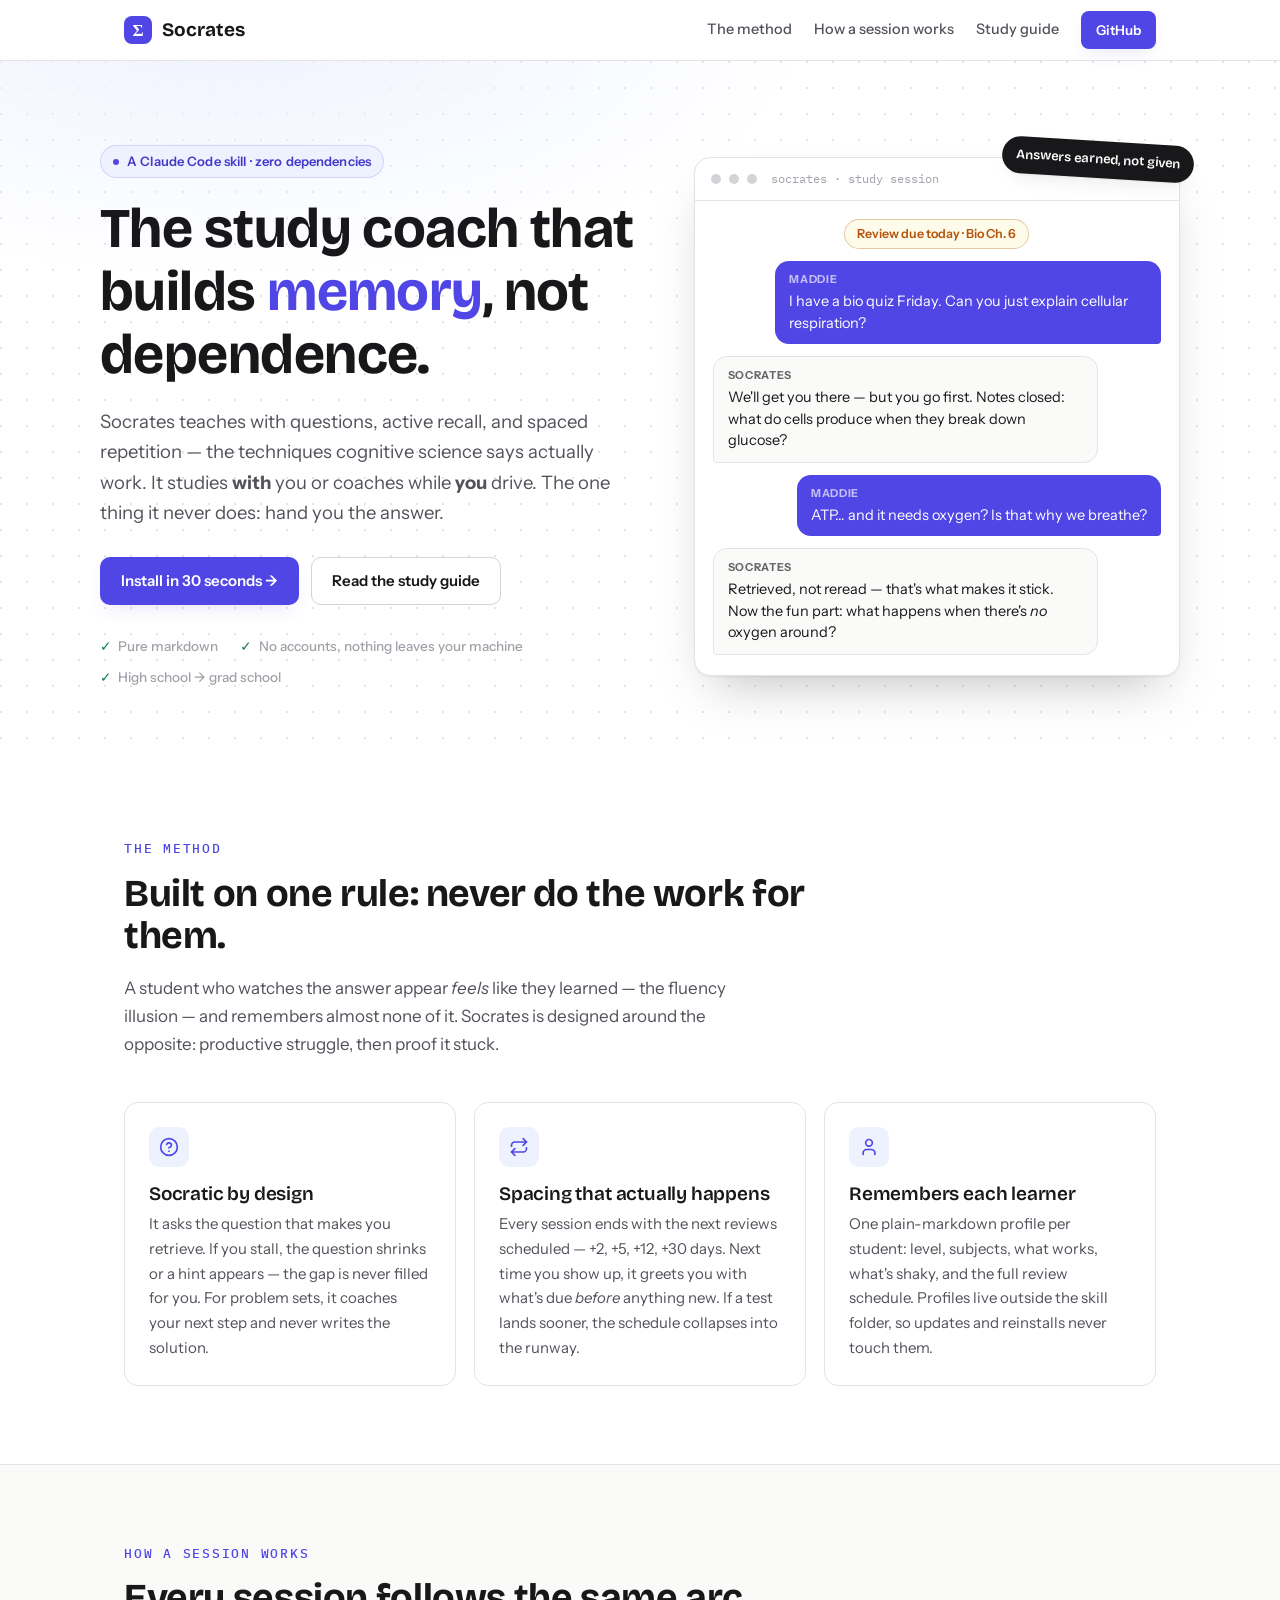
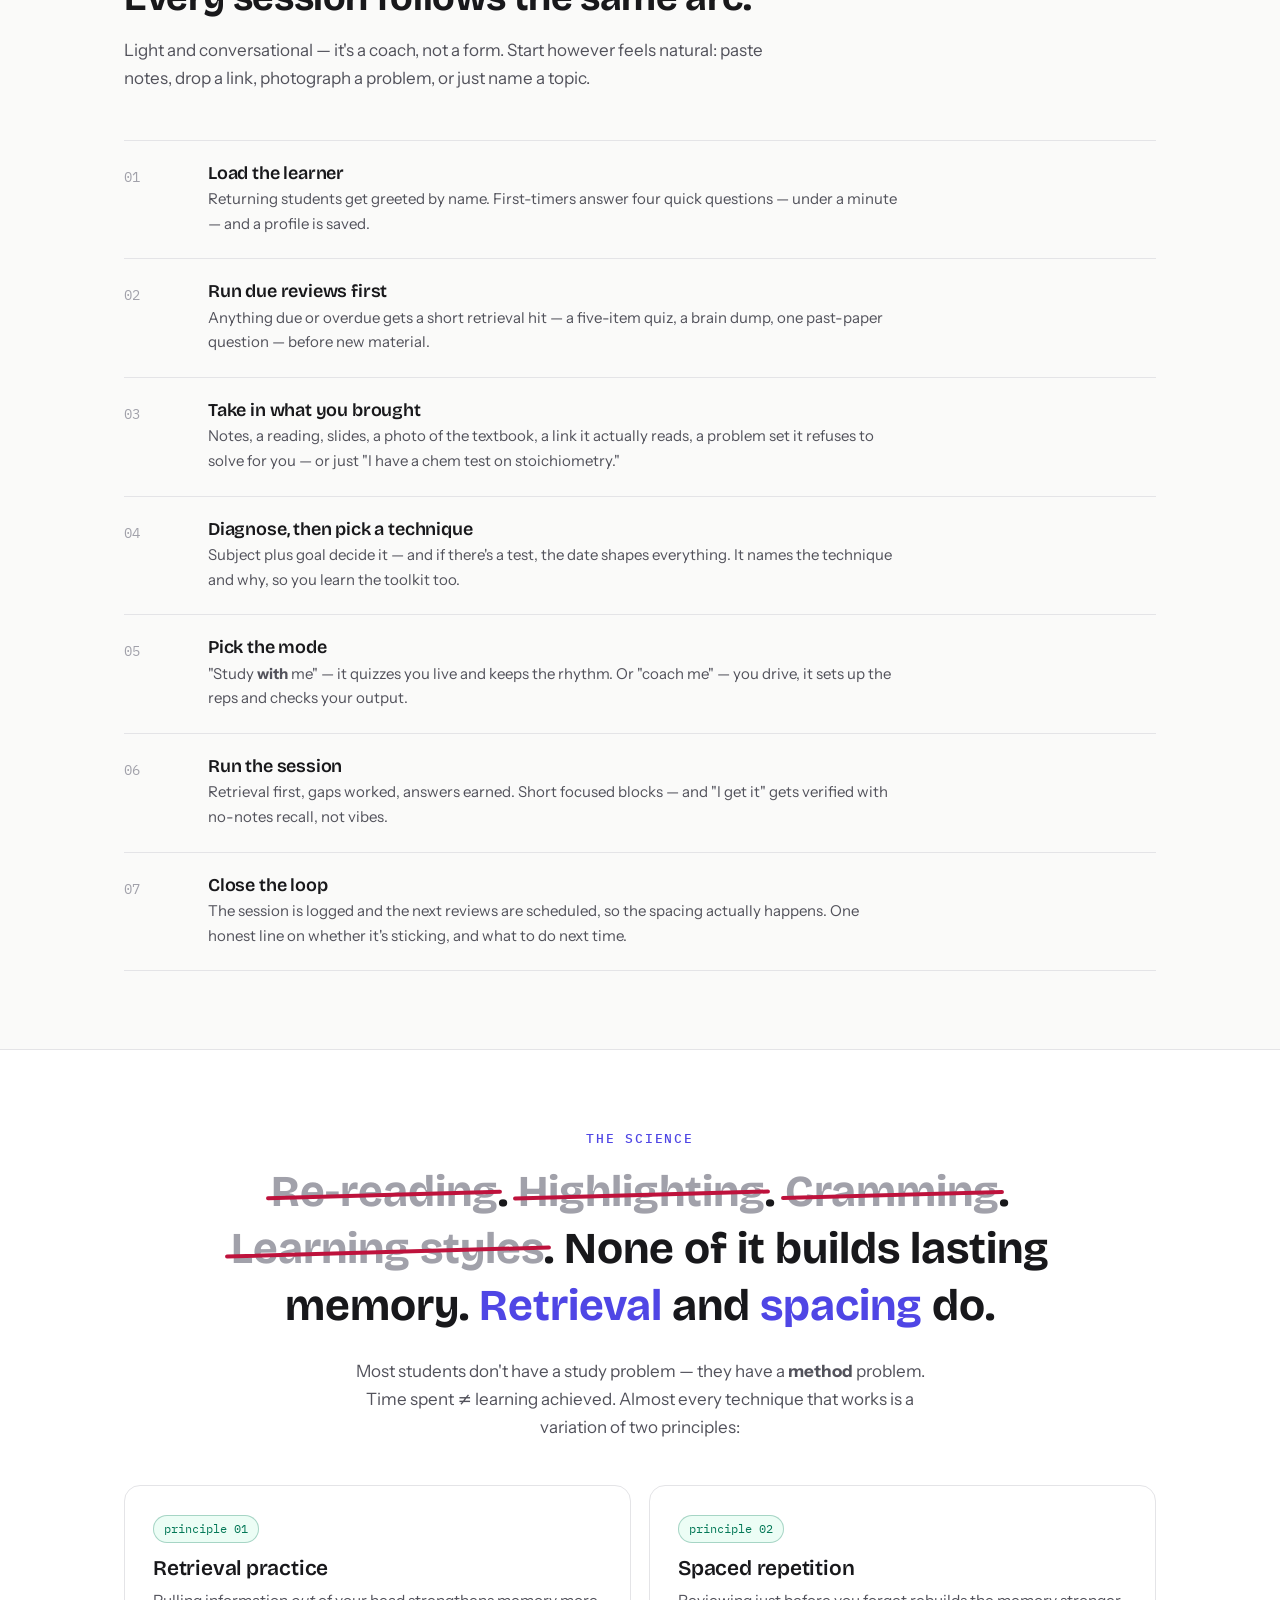
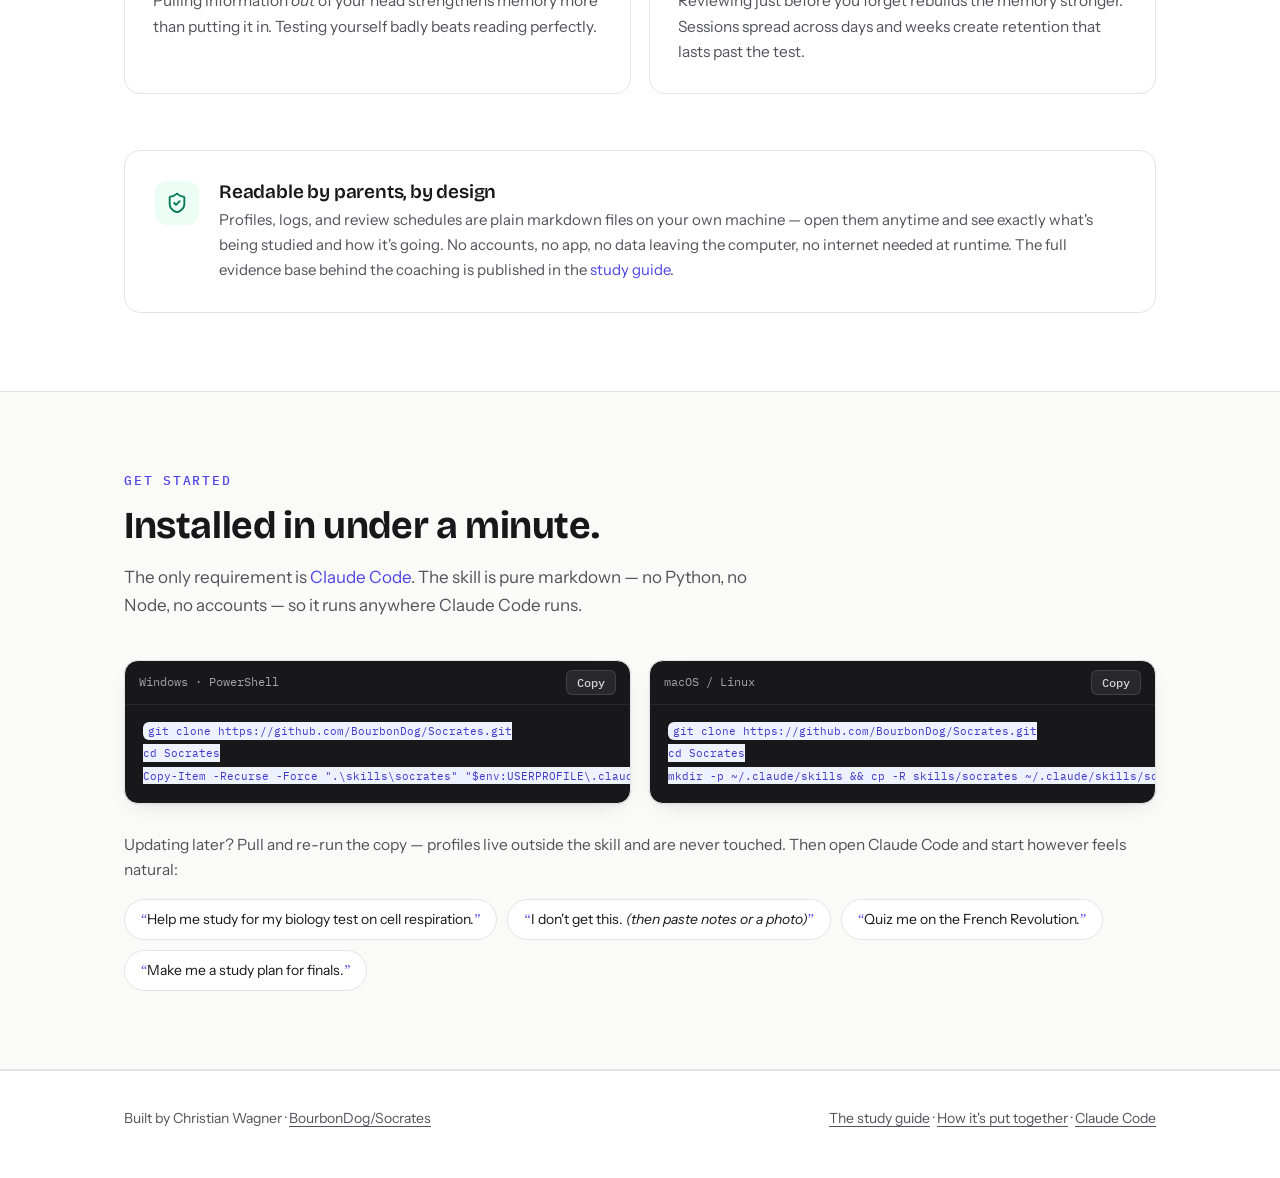
==== docs/index.html @ 6530d3b2 "Add GitHub Pages site: landing page + study guide Static two-page site in docs/ with no build step: " ====
<!doctype html>
<html lang="en">
<head>
<meta charset="utf-8">
<meta name="viewport" content="width=device-width, initial-scale=1">
<title>Socrates — the study coach that builds memory, not dependence</title>
<meta name="description" content="A Claude Code skill that coaches students from high school through grad school with questions, active recall, and spaced repetition — and never just hands over the answer.">
<link rel="canonical" href="https://bourbondog.github.io/Socrates/">
<meta property="og:title" content="Socrates — the study coach that builds memory, not dependence">
<meta property="og:description" content="A Claude Code skill that coaches students with active recall and spaced repetition — and never just hands over the answer. Pure markdown, zero dependencies.">
<meta property="og:type" content="website">
<meta property="og:url" content="https://bourbondog.github.io/Socrates/">
<link rel="icon" href="data:image/svg+xml,%3Csvg xmlns='http://www.w3.org/2000/svg' viewBox='0 0 64 64'%3E%3Crect width='64' height='64' rx='14' fill='%234f46e5'/%3E%3Ctext x='32' y='45' font-size='38' text-anchor='middle' fill='white' font-family='Georgia,serif'%3E%CE%A3%3C/text%3E%3C/svg%3E">
<link rel="preconnect" href="https://fonts.googleapis.com">
<link rel="preconnect" href="https://fonts.gstatic.com" crossorigin>
<link href="https://fonts.googleapis.com/css2?family=Bricolage+Grotesque:opsz,wght@12..96,400..800&family=IBM+Plex+Mono:wght@400;500&family=Instrument+Sans:ital,wght@0,400..700;1,400..700&display=swap" rel="stylesheet">
<link rel="stylesheet" href="site.css">
</head>
<body>

<nav class="nav">
  <div class="wrap nav-inner">
    <a class="wordmark" href="./"><span class="sigil">Σ</span>Socrates</a>
    <div class="nav-links">
      <a href="#method" class="hide-sm">The method</a>
      <a href="#session" class="hide-sm">How a session works</a>
      <a href="study-guide/">Study guide</a>
      <a href="https://github.com/BourbonDog/Socrates" class="btn btn-primary btn-sm">GitHub</a>
    </div>
  </div>
</nav>

<header class="hero">
  <div class="wrap hero-grid">
    <div data-reveal>
      <span class="badge"><span class="dot"></span>A Claude Code skill · zero dependencies</span>
      <h1>The study coach that builds <em>memory</em>, not dependence.</h1>
      <p class="lede">Socrates teaches with questions, active recall, and spaced repetition — the techniques cognitive science says actually work. It studies <strong>with</strong> you or coaches while <strong>you</strong> drive. The one thing it never does: hand you the answer.</p>
      <div class="cta-row">
        <a class="btn btn-primary" href="#install">Install in 30 seconds →</a>
        <a class="btn btn-ghost" href="study-guide/">Read the study guide</a>
      </div>
      <div class="hero-foot">
        <span><span class="tick">✓</span>Pure markdown</span>
        <span><span class="tick">✓</span>No accounts, nothing leaves your machine</span>
        <span><span class="tick">✓</span>High school → grad school</span>
      </div>
    </div>
    <div class="chat-wrap" data-reveal>
      <div class="sticker">Answers earned, not given</div>
      <div class="chat" aria-label="Example coaching session">
        <div class="chat-bar">
          <span class="pip"></span><span class="pip"></span><span class="pip"></span>
          <span class="title">socrates · study session</span>
        </div>
        <div class="chat-body">
          <span class="due">Review due today · Bio Ch. 6</span>
          <div class="msg learner"><span class="who">Maddie</span>I have a bio quiz Friday. Can you just explain cellular respiration?</div>
          <div class="msg coach"><span class="who">Socrates</span>We'll get you there — but you go first. Notes closed: what do cells produce when they break down glucose?</div>
          <div class="msg learner"><span class="who">Maddie</span>ATP… and it needs oxygen? Is that why we breathe?</div>
          <div class="msg coach"><span class="who">Socrates</span>Retrieved, not reread — that's what makes it stick. Now the fun part: what happens when there's <em>no</em> oxygen around?</div>
        </div>
      </div>
    </div>
  </div>
</header>

<section id="method">
  <div class="wrap">
    <div data-reveal>
      <p class="eyebrow">The method</p>
      <h2 class="section-title">Built on one rule: never do the work for them.</h2>
      <p class="section-sub">A student who watches the answer appear <em>feels</em> like they learned — the fluency illusion — and remembers almost none of it. Socrates is designed around the opposite: productive struggle, then proof it stuck.</p>
    </div>
    <div class="trio">
      <div class="card" data-reveal>
        <div class="glyph"><svg viewBox="0 0 24 24" fill="none" stroke="currentColor" stroke-width="2" stroke-linecap="round" stroke-linejoin="round" aria-hidden="true"><circle cx="12" cy="12" r="10"/><path d="M9.09 9a3 3 0 0 1 5.83 1c0 2-3 3-3 3"/><path d="M12 17h.01"/></svg></div>
        <h3>Socratic by design</h3>
        <p>It asks the question that makes you retrieve. If you stall, the question shrinks or a hint appears — the gap is never filled for you. For problem sets, it coaches your next step and never writes the solution.</p>
      </div>
      <div class="card" data-reveal>
        <div class="glyph"><svg viewBox="0 0 24 24" fill="none" stroke="currentColor" stroke-width="2" stroke-linecap="round" stroke-linejoin="round" aria-hidden="true"><path d="m17 2 4 4-4 4"/><path d="M3 11v-1a4 4 0 0 1 4-4h14"/><path d="m7 22-4-4 4-4"/><path d="M21 13v1a4 4 0 0 1-4 4H3"/></svg></div>
        <h3>Spacing that actually happens</h3>
        <p>Every session ends with the next reviews scheduled — +2, +5, +12, +30 days. Next time you show up, it greets you with what's due <em>before</em> anything new. If a test lands sooner, the schedule collapses into the runway.</p>
      </div>
      <div class="card" data-reveal>
        <div class="glyph"><svg viewBox="0 0 24 24" fill="none" stroke="currentColor" stroke-width="2" stroke-linecap="round" stroke-linejoin="round" aria-hidden="true"><path d="M19 21v-2a4 4 0 0 0-4-4H9a4 4 0 0 0-4 4v2"/><circle cx="12" cy="7" r="4"/></svg></div>
        <h3>Remembers each learner</h3>
        <p>One plain-markdown profile per student: level, subjects, what works, what's shaky, and the full review schedule. Profiles live outside the skill folder, so updates and reinstalls never touch them.</p>
      </div>
    </div>
  </div>
</section>

<section class="alt" id="session">
  <div class="wrap">
    <div data-reveal>
      <p class="eyebrow">How a session works</p>
      <h2 class="section-title">Every session follows the same arc.</h2>
      <p class="section-sub">Light and conversational — it's a coach, not a form. Start however feels natural: paste notes, drop a link, photograph a problem, or just name a topic.</p>
    </div>
    <div class="steps" data-reveal>
      <div class="step"><span class="num">01</span><div><h3>Load the learner</h3><p>Returning students get greeted by name. First-timers answer four quick questions — under a minute — and a profile is saved.</p></div></div>
      <div class="step"><span class="num">02</span><div><h3>Run due reviews first</h3><p>Anything due or overdue gets a short retrieval hit — a five-item quiz, a brain dump, one past-paper question — before new material.</p></div></div>
      <div class="step"><span class="num">03</span><div><h3>Take in what you brought</h3><p>Notes, a reading, slides, a photo of the textbook, a link it actually reads, a problem set it refuses to solve for you — or just "I have a chem test on stoichiometry."</p></div></div>
      <div class="step"><span class="num">04</span><div><h3>Diagnose, then pick a technique</h3><p>Subject plus goal decide it — and if there's a test, the date shapes everything. It names the technique and why, so you learn the toolkit too.</p></div></div>
      <div class="step"><span class="num">05</span><div><h3>Pick the mode</h3><p>"Study <strong>with</strong> me" — it quizzes you live and keeps the rhythm. Or "coach me" — you drive, it sets up the reps and checks your output.</p></div></div>
      <div class="step"><span class="num">06</span><div><h3>Run the session</h3><p>Retrieval first, gaps worked, answers earned. Short focused blocks — and "I get it" gets verified with no-notes recall, not vibes.</p></div></div>
      <div class="step"><span class="num">07</span><div><h3>Close the loop</h3><p>The session is logged and the next reviews are scheduled, so the spacing actually happens. One honest line on whether it's sticking, and what to do next time.</p></div></div>
    </div>
  </div>
</section>

<section id="science">
  <div class="wrap">
    <div class="myths" data-reveal>
      <p class="eyebrow">The science</p>
      <p class="big"><span class="strike">Re-reading</span>. <span class="strike">Highlighting</span>. <span class="strike">Cramming</span>. <span class="strike">Learning styles</span>. None of it builds lasting memory. <span class="keep">Retrieval</span> and <span class="keep">spacing</span> do.</p>
      <p class="moral">Most students don't have a study problem — they have a <strong>method</strong> problem. Time spent ≠ learning achieved. Almost every technique that works is a variation of two principles:</p>
    </div>
    <div class="principles">
      <div class="principle" data-reveal>
        <span class="tag">principle 01</span>
        <h3>Retrieval practice</h3>
        <p>Pulling information <em>out</em> of your head strengthens memory more than putting it in. Testing yourself badly beats reading perfectly.</p>
      </div>
      <div class="principle" data-reveal>
        <span class="tag">principle 02</span>
        <h3>Spaced repetition</h3>
        <p>Reviewing just before you forget rebuilds the memory stronger. Sessions spread across days and weeks create retention that lasts past the test.</p>
      </div>
    </div>
    <div class="parents" data-reveal>
      <div class="glyph"><svg viewBox="0 0 24 24" fill="none" stroke="currentColor" stroke-width="2" stroke-linecap="round" stroke-linejoin="round" aria-hidden="true"><path d="M20 13c0 5-3.5 7.5-7.66 8.95a1 1 0 0 1-.67-.01C7.5 20.5 4 18 4 13V6a1 1 0 0 1 1-1c2 0 4.5-1.2 6.24-2.72a1 1 0 0 1 1.52 0C14.51 3.81 17 5 19 5a1 1 0 0 1 1 1z"/><path d="m9 12 2 2 4-4"/></svg></div>
      <div>
        <h3>Readable by parents, by design</h3>
        <p>Profiles, logs, and review schedules are plain markdown files on your own machine — open them anytime and see exactly what's being studied and how it's going. No accounts, no app, no data leaving the computer, no internet needed at runtime. The full evidence base behind the coaching is published in the <a href="study-guide/">study guide</a>.</p>
      </div>
    </div>
  </div>
</section>

<section class="alt" id="install">
  <div class="wrap">
    <div data-reveal>
      <p class="eyebrow">Get started</p>
      <h2 class="section-title">Installed in under a minute.</h2>
      <p class="section-sub">The only requirement is <a href="https://claude.com/claude-code">Claude Code</a>. The skill is pure markdown — no Python, no Node, no accounts — so it runs anywhere Claude Code runs.</p>
    </div>
    <div class="install-grid">
      <div class="terminal" data-reveal>
        <div class="terminal-bar"><span class="label">Windows · PowerShell</span><button class="copy-btn" type="button">Copy</button></div>
        <pre><code>git clone https://github.com/BourbonDog/Socrates.git
cd Socrates
Copy-Item -Recurse -Force ".\skills\socrates" "$env:USERPROFILE\.claude\skills\socrates"</code></pre>
      </div>
      <div class="terminal" data-reveal>
        <div class="terminal-bar"><span class="label">macOS / Linux</span><button class="copy-btn" type="button">Copy</button></div>
        <pre><code>git clone https://github.com/BourbonDog/Socrates.git
cd Socrates
mkdir -p ~/.claude/skills &amp;&amp; cp -R skills/socrates ~/.claude/skills/socrates</code></pre>
      </div>
    </div>
    <p class="after-install" data-reveal>Updating later? Pull and re-run the copy — profiles live outside the skill and are never touched. Then open Claude Code and start however feels natural:</p>
    <div class="prompts" data-reveal>
      <span class="prompt-chip">Help me study for my biology test on cell respiration.</span>
      <span class="prompt-chip">I don't get this. <em>(then paste notes or a photo)</em></span>
      <span class="prompt-chip">Quiz me on the French Revolution.</span>
      <span class="prompt-chip">Make me a study plan for finals.</span>
    </div>
  </div>
</section>

<footer>
  <div class="wrap footer-inner">
    <span>Built by Christian Wagner · <a href="https://github.com/BourbonDog/Socrates">BourbonDog/Socrates</a></span>
    <span><a href="study-guide/">The study guide</a> · <a href="https://github.com/BourbonDog/Socrates/blob/main/docs/design.md">How it's put together</a> · <a href="https://claude.com/claude-code">Claude Code</a></span>
  </div>
</footer>

<script>
(function () {
  var io = new IntersectionObserver(function (entries) {
    entries.forEach(function (e) {
      if (e.isIntersecting) { e.target.classList.add("in"); io.unobserve(e.target); }
    });
  }, { threshold: 0.12 });
  document.querySelectorAll("[data-reveal]").forEach(function (el) { io.observe(el); });

  document.querySelectorAll(".copy-btn").forEach(function (btn) {
    btn.addEventListener("click", function () {
      var code = btn.closest(".terminal").querySelector("code").innerText;
      navigator.clipboard.writeText(code).then(function () {
        btn.textContent = "Copied ✓"; btn.classList.add("done");
        setTimeout(function () { btn.textContent = "Copy"; btn.classList.remove("done"); }, 1800);
      });
    });
  });
})();
</script>

</body>
</html>
---- docs/site.css ----
/* Socrates — site styles (landing + study guide). No build step; hand-maintained. */

:root {
  --bg: #ffffff;
  --bg-soft: #fafaf9;
  --surface: #ffffff;
  --ink: #18181b;
  --muted: #52525b;
  --faint: #a1a1aa;
  --border: #e4e4e7;
  --border-strong: #d4d4d8;
  --accent: #4f46e5;
  --accent-strong: #4338ca;
  --accent-soft: #eef2ff;
  --accent-ring: rgba(79, 70, 229, 0.18);
  --good: #047857;
  --good-soft: #ecfdf5;
  --bad: #be123c;
  --bad-soft: #fff1f2;
  --warm: #b45309;
  --warm-soft: #fffbeb;
  --terminal-bg: #18181b;
  --terminal-ink: #e4e4e7;
  --shadow: 0 1px 2px rgba(24, 24, 27, 0.05), 0 8px 24px -12px rgba(24, 24, 27, 0.18);
  --shadow-big: 0 1px 2px rgba(24, 24, 27, 0.06), 0 24px 48px -20px rgba(63, 63, 70, 0.35);
  --font-display: "Bricolage Grotesque", "Avenir Next", "Segoe UI", sans-serif;
  --font-body: "Instrument Sans", "Segoe UI", system-ui, sans-serif;
  --font-mono: "IBM Plex Mono", ui-monospace, "Cascadia Code", Consolas, monospace;
}

@media (prefers-color-scheme: dark) {
  :root {
    --bg: #0b0b0f;
    --bg-soft: #101014;
    --surface: #131318;
    --ink: #f4f4f5;
    --muted: #a1a1aa;
    --faint: #71717a;
    --border: #27272a;
    --border-strong: #3f3f46;
    --accent: #818cf8;
    --accent-strong: #a5b4fc;
    --accent-soft: rgba(99, 102, 241, 0.14);
    --accent-ring: rgba(129, 140, 248, 0.25);
    --good: #34d399;
    --good-soft: rgba(16, 185, 129, 0.12);
    --bad: #fb7185;
    --bad-soft: rgba(225, 29, 72, 0.12);
    --warm: #fbbf24;
    --warm-soft: rgba(217, 119, 6, 0.12);
    --terminal-bg: #131318;
    --terminal-ink: #d4d4d8;
    --shadow: 0 1px 2px rgba(0, 0, 0, 0.4), 0 8px 24px -12px rgba(0, 0, 0, 0.6);
    --shadow-big: 0 1px 2px rgba(0, 0, 0, 0.5), 0 24px 48px -20px rgba(0, 0, 0, 0.7);
  }
}

* { box-sizing: border-box; }

html { scroll-behavior: smooth; }

body {
  margin: 0;
  background: var(--bg);
  color: var(--ink);
  font-family: var(--font-body);
  font-size: 16.5px;
  line-height: 1.65;
  -webkit-font-smoothing: antialiased;
  text-rendering: optimizeLegibility;
}

::selection { background: var(--accent); color: #fff; }

.wrap { max-width: 1080px; margin: 0 auto; padding: 0 24px; }

h1, h2, h3 { font-family: var(--font-display); line-height: 1.12; margin: 0; letter-spacing: -0.01em; }

a { color: var(--accent); text-decoration: none; }
a:hover { text-decoration: underline; text-underline-offset: 3px; }

code { font-family: var(--font-mono); font-size: 0.88em; background: var(--accent-soft); color: var(--accent-strong); padding: 0.1em 0.4em; border-radius: 6px; }

/* ---------- nav ---------- */

.nav {
  position: sticky; top: 0; z-index: 50;
  background: color-mix(in srgb, var(--bg) 82%, transparent);
  backdrop-filter: blur(12px);
  -webkit-backdrop-filter: blur(12px);
  border-bottom: 1px solid var(--border);
}

.nav-inner { display: flex; align-items: center; justify-content: space-between; height: 60px; }

.wordmark {
  display: flex; align-items: center; gap: 10px;
  font-family: var(--font-display); font-weight: 700; font-size: 19px; color: var(--ink);
}
.wordmark:hover { text-decoration: none; }
.wordmark .sigil {
  width: 28px; height: 28px; border-radius: 8px; flex: none;
  background: var(--accent); color: #fff;
  display: grid; place-items: center;
  font-family: Georgia, serif; font-size: 17px; line-height: 1;
}

.nav-links { display: flex; align-items: center; gap: 22px; font-size: 14.5px; font-weight: 500; }
.nav-links a { color: var(--muted); }
.nav-links a:hover { color: var(--ink); text-decoration: none; }
.nav-links .btn { color: #fff; }

/* ---------- buttons ---------- */

.btn {
  display: inline-flex; align-items: center; gap: 8px;
  font-family: var(--font-body); font-weight: 600; font-size: 15px;
  padding: 11px 20px; border-radius: 10px; border: 1px solid transparent;
  cursor: pointer; transition: transform 0.12s ease, box-shadow 0.12s ease, background 0.12s ease;
}
.btn:hover { text-decoration: none; transform: translateY(-1px); }
.btn:active { transform: translateY(0) scale(0.99); }
.btn-primary { background: var(--accent); color: #fff !important; box-shadow: 0 8px 20px -8px var(--accent-ring); }
.btn-primary:hover { background: var(--accent-strong); }
.btn-ghost { border-color: var(--border-strong); color: var(--ink) !important; background: var(--surface); }
.btn-ghost:hover { border-color: var(--faint); }
.btn-sm { padding: 7px 14px; font-size: 13.5px; border-radius: 8px; }

/* ---------- hero ---------- */

.hero {
  position: relative; overflow: hidden;
  background:
    radial-gradient(900px 420px at 18% -8%, var(--accent-soft), transparent 65%),
    radial-gradient(circle at 1px 1px, var(--border) 1px, transparent 0) 0 0 / 26px 26px;
}

.hero-grid {
  display: grid; grid-template-columns: 1.05fr 0.95fr; gap: 56px;
  align-items: center; padding: 84px 0 72px;
}

.badge {
  display: inline-flex; align-items: center; gap: 8px;
  background: var(--accent-soft); color: var(--accent-strong);
  border: 1px solid var(--accent-ring);
  font-size: 13px; font-weight: 600; letter-spacing: 0.01em;
  padding: 5px 12px; border-radius: 999px; margin-bottom: 20px;
}
.badge .dot { width: 6px; height: 6px; border-radius: 50%; background: var(--accent); }

.hero h1 { font-size: clamp(38px, 5.2vw, 56px); font-weight: 700; max-width: 11em; }
.hero h1 em { font-style: normal; color: var(--accent); }

.hero .lede { font-size: 18.5px; color: var(--muted); max-width: 30em; margin: 20px 0 28px; }

.cta-row { display: flex; flex-wrap: wrap; gap: 12px; align-items: center; }

.hero-foot { display: flex; flex-wrap: wrap; gap: 8px 22px; margin-top: 30px; font-size: 13.5px; color: var(--faint); font-weight: 500; }
.hero-foot span { display: inline-flex; align-items: center; gap: 7px; }
.hero-foot .tick { color: var(--good); font-weight: 700; }

/* chat mock */

.chat-wrap { position: relative; }

.chat {
  background: var(--surface); border: 1px solid var(--border); border-radius: 16px;
  box-shadow: var(--shadow-big); overflow: hidden;
}
.chat-bar {
  display: flex; align-items: center; gap: 8px;
  padding: 11px 16px; border-bottom: 1px solid var(--border);
  font-family: var(--font-mono); font-size: 12px; color: var(--faint);
}
.chat-bar .pip { width: 10px; height: 10px; border-radius: 50%; background: var(--border-strong); }
.chat-bar .title { margin-left: 6px; }

.chat-body { padding: 18px 18px 20px; display: flex; flex-direction: column; gap: 12px; }

.due {
  align-self: center; display: inline-flex; align-items: center; gap: 8px;
  font-size: 12.5px; font-weight: 600; color: var(--warm);
  background: var(--warm-soft); border: 1px solid color-mix(in srgb, var(--warm) 30%, transparent);
  padding: 4px 12px; border-radius: 999px;
}

.msg { max-width: 86%; padding: 10px 14px; border-radius: 14px; font-size: 14.5px; line-height: 1.5; }
.msg.learner { align-self: flex-end; background: var(--accent); color: #fff; border-bottom-right-radius: 4px; }
.msg.coach { align-self: flex-start; background: var(--bg-soft); border: 1px solid var(--border); border-bottom-left-radius: 4px; }
.msg .who { display: block; font-size: 11px; font-weight: 700; letter-spacing: 0.06em; text-transform: uppercase; opacity: 0.65; margin-bottom: 3px; }

.sticker {
  position: absolute; right: -14px; top: -16px; z-index: 2;
  transform: rotate(3.5deg);
  background: var(--ink); color: var(--bg);
  font-family: var(--font-display); font-weight: 600; font-size: 13px;
  padding: 8px 14px; border-radius: 999px; box-shadow: var(--shadow);
}

/* ---------- sections ---------- */

section { padding: 78px 0; }
section.alt { background: var(--bg-soft); border-top: 1px solid var(--border); border-bottom: 1px solid var(--border); }

.eyebrow {
  font-family: var(--font-mono); font-size: 12.5px; font-weight: 500;
  letter-spacing: 0.14em; text-transform: uppercase; color: var(--accent);
  margin: 0 0 14px;
}

.section-title { font-size: clamp(28px, 3.4vw, 38px); font-weight: 700; max-width: 18em; }
.section-sub { color: var(--muted); max-width: 38em; margin: 16px 0 0; font-size: 17px; }

/* feature trio */

.trio { display: grid; grid-template-columns: repeat(3, 1fr); gap: 18px; margin-top: 44px; }

.card {
  background: var(--surface); border: 1px solid var(--border); border-radius: 14px;
  padding: 24px; transition: transform 0.15s ease, box-shadow 0.15s ease, border-color 0.15s ease;
}
.card:hover { transform: translateY(-3px); box-shadow: var(--shadow); border-color: var(--border-strong); }
.card .glyph {
  width: 40px; height: 40px; border-radius: 10px; background: var(--accent-soft);
  color: var(--accent); display: grid; place-items: center; margin-bottom: 16px;
}
.card .glyph svg { width: 20px; height: 20px; }
.card h3 { font-size: 19px; font-weight: 600; margin-bottom: 8px; }
.card p { margin: 0; color: var(--muted); font-size: 15px; }

/* steps */

.steps { margin-top: 48px; display: grid; gap: 0; }
.step {
  display: grid; grid-template-columns: 64px 1fr; gap: 20px;
  padding: 22px 0; border-top: 1px solid var(--border);
}
.step:last-child { border-bottom: 1px solid var(--border); }
.step .num {
  font-family: var(--font-mono); font-size: 14px; color: var(--faint);
  padding-top: 3px;
}
.step h3 { font-size: 18px; font-weight: 600; margin-bottom: 4px; }
.step p { margin: 0; color: var(--muted); font-size: 15px; max-width: 46em; }

/* myths editorial */

.myths { text-align: center; }
.myths .big {
  font-family: var(--font-display); font-weight: 700;
  font-size: clamp(26px, 4vw, 44px); line-height: 1.3; max-width: 22em; margin: 0 auto;
}
.myths .strike {
  position: relative; white-space: nowrap; color: var(--faint);
}
.myths .strike::after {
  content: ""; position: absolute; left: -2%; right: -2%; top: 52%;
  height: 0.09em; background: var(--bad); border-radius: 2px; transform: rotate(-1.6deg);
}
.myths .keep { color: var(--accent); }
.myths .moral { color: var(--muted); margin: 22px auto 0; max-width: 36em; font-size: 17px; }

/* principles */

.principles { display: grid; grid-template-columns: 1fr 1fr; gap: 18px; margin-top: 44px; }
.principle {
  border: 1px solid var(--border); border-radius: 16px; padding: 28px;
  background: var(--surface);
}
.principle .tag {
  display: inline-block; font-family: var(--font-mono); font-size: 12px;
  color: var(--good); background: var(--good-soft);
  border: 1px solid color-mix(in srgb, var(--good) 30%, transparent);
  padding: 3px 10px; border-radius: 999px; margin-bottom: 14px;
}
.principle h3 { font-size: 21px; font-weight: 600; margin-bottom: 8px; }
.principle p { margin: 0; color: var(--muted); font-size: 15.5px; }

/* parents */

.parents {
  margin-top: 56px; border: 1px solid var(--border); border-radius: 16px;
  background: var(--surface); padding: 30px; display: grid;
  grid-template-columns: auto 1fr; gap: 20px; align-items: start;
}
.parents .glyph {
  width: 44px; height: 44px; border-radius: 12px; background: var(--good-soft);
  color: var(--good); display: grid; place-items: center;
}
.parents .glyph svg { width: 22px; height: 22px; }
.parents h3 { font-size: 19px; font-weight: 600; margin-bottom: 6px; }
.parents p { margin: 0; color: var(--muted); font-size: 15px; max-width: 60em; }

/* install */

.install-grid { display: grid; grid-template-columns: 1fr 1fr; gap: 18px; margin-top: 40px; }

.terminal {
  background: var(--terminal-bg); border: 1px solid var(--border);
  border-radius: 14px; overflow: hidden; box-shadow: var(--shadow);
}
.terminal-bar {
  display: flex; align-items: center; justify-content: space-between;
  padding: 9px 14px; border-bottom: 1px solid rgba(255, 255, 255, 0.07);
}
.terminal-bar .label { font-family: var(--font-mono); font-size: 12px; color: #a1a1aa; }
.copy-btn {
  font-family: var(--font-mono); font-size: 11.5px; font-weight: 500;
  color: #d4d4d8; background: rgba(255, 255, 255, 0.07);
  border: 1px solid rgba(255, 255, 255, 0.12); border-radius: 6px;
  padding: 4px 10px; cursor: pointer; transition: background 0.12s ease;
}
.copy-btn:hover { background: rgba(255, 255, 255, 0.14); }
.copy-btn.done { color: #34d399; border-color: rgba(52, 211, 153, 0.4); }
.terminal pre {
  margin: 0; padding: 16px 18px; overflow-x: auto;
  font-family: var(--font-mono); font-size: 13px; line-height: 1.7; color: var(--terminal-ink);
}
.terminal pre .c { color: #71717a; }

.after-install { margin-top: 28px; color: var(--muted); font-size: 15.5px; }

.prompts { display: flex; flex-wrap: wrap; gap: 10px; margin-top: 16px; }
.prompt-chip {
  font-size: 14px; color: var(--ink); background: var(--surface);
  border: 1px solid var(--border); border-radius: 999px; padding: 8px 16px;
}
.prompt-chip::before { content: "“"; color: var(--accent); font-family: Georgia, serif; }
.prompt-chip::after { content: "”"; color: var(--accent); font-family: Georgia, serif; }

/* footer */

footer { border-top: 1px solid var(--border); padding: 36px 0 48px; }
.footer-inner { display: flex; flex-wrap: wrap; gap: 14px 28px; align-items: center; justify-content: space-between; font-size: 14px; color: var(--muted); }
.footer-inner a { color: var(--muted); text-decoration: underline; text-underline-offset: 3px; }
.footer-inner a:hover { color: var(--ink); }

/* ---------- study guide page ---------- */

.guide-hero { padding: 64px 0 40px; border-bottom: 1px solid var(--border);
  background: radial-gradient(700px 320px at 14% -10%, var(--accent-soft), transparent 65%); }
.guide-hero h1 { font-size: clamp(32px, 4.4vw, 46px); font-weight: 700; max-width: 16em; }
.guide-meta { display: flex; flex-wrap: wrap; gap: 8px 18px; margin-top: 18px; font-size: 13.5px; color: var(--faint); font-weight: 500; }

.provenance {
  margin-top: 22px; max-width: 56em;
  border-left: 3px solid var(--accent); background: var(--accent-soft);
  border-radius: 0 10px 10px 0; padding: 14px 18px;
  font-size: 14px; color: var(--muted);
}

.guide-layout { display: grid; grid-template-columns: 230px 1fr; gap: 56px; padding: 48px 0 80px; align-items: start; }

.toc { position: sticky; top: 84px; font-size: 13.5px; }
.toc .toc-title { font-family: var(--font-mono); font-size: 11.5px; letter-spacing: 0.12em; text-transform: uppercase; color: var(--faint); margin-bottom: 12px; }
.toc a { display: block; color: var(--muted); padding: 5px 0 5px 14px; border-left: 2px solid var(--border); }
.toc a:hover { color: var(--ink); text-decoration: none; }
.toc a.active { color: var(--accent); border-left-color: var(--accent); font-weight: 600; }

.prose { min-width: 0; }
.prose h2 {
  font-size: 27px; font-weight: 700; margin: 56px 0 18px; scroll-margin-top: 84px;
}
.prose h2:first-child { margin-top: 0; }
.prose p { color: var(--muted); max-width: 62em; }
.prose strong { color: var(--ink); font-weight: 600; }
.prose .thesis { font-size: 18px; color: var(--ink); }

.xlist { list-style: none; padding: 0; margin: 20px 0 0; display: grid; gap: 10px; }
.xlist li {
  display: grid; grid-template-columns: 26px 1fr; gap: 12px; align-items: start;
  background: var(--surface); border: 1px solid var(--border); border-radius: 12px;
  padding: 14px 16px; font-size: 15px; color: var(--muted);
}
.xlist li strong { color: var(--ink); }
.xlist .x, .xlist .ok {
  width: 24px; height: 24px; border-radius: 8px; display: grid; place-items: center;
  font-weight: 700; font-size: 13px; margin-top: 1px;
}
.xlist .x { background: var(--bad-soft); color: var(--bad); }
.xlist .ok { background: var(--good-soft); color: var(--good); }

.tech-grid { display: grid; grid-template-columns: 1fr 1fr; gap: 14px; margin-top: 24px; }
.tech {
  background: var(--surface); border: 1px solid var(--border); border-radius: 12px; padding: 18px 20px;
}
.tech h3 { font-size: 16.5px; font-weight: 600; margin-bottom: 6px; display: flex; align-items: center; gap: 8px; flex-wrap: wrap; }
.tech p { margin: 0; font-size: 14.5px; color: var(--muted); }
.tech .lighter {
  font-size: 11px; font-weight: 600; letter-spacing: 0.04em; text-transform: uppercase;
  color: var(--warm); background: var(--warm-soft); border-radius: 999px; padding: 2px 9px;
}
.tech .star {
  font-size: 11px; font-weight: 600; letter-spacing: 0.04em; text-transform: uppercase;
  color: var(--accent-strong); background: var(--accent-soft); border-radius: 999px; padding: 2px 9px;
}

.subject-table { width: 100%; border-collapse: collapse; margin-top: 24px; font-size: 14.5px; }
.subject-table th, .subject-table td { text-align: left; padding: 12px 14px; border-bottom: 1px solid var(--border); vertical-align: top; }
.subject-table th { font-family: var(--font-display); font-size: 14px; font-weight: 600; color: var(--ink); white-space: nowrap; }
.subject-table td { color: var(--muted); }
.subject-table td:first-child { font-weight: 600; color: var(--ink); white-space: nowrap; }

.callout {
  margin: 26px 0 0; border: 1px solid var(--border); border-radius: 14px;
  background: var(--bg-soft); padding: 20px 24px; font-size: 15px; color: var(--muted);
}
.callout strong { color: var(--ink); }

.numbered { counter-reset: sys; list-style: none; padding: 0; margin: 22px 0 0; display: grid; gap: 14px; }
.numbered li {
  counter-increment: sys; display: grid; grid-template-columns: 34px 1fr; gap: 14px;
  font-size: 15px; color: var(--muted);
}
.numbered li::before {
  content: counter(sys, decimal-leading-zero);
  font-family: var(--font-mono); font-size: 13px; color: var(--accent); padding-top: 2px;
}
.numbered li strong { color: var(--ink); }

.takeaways { list-style: none; padding: 0; margin: 22px 0 0; display: grid; gap: 10px; }
.takeaways li { display: grid; grid-template-columns: 24px 1fr; gap: 10px; font-size: 15px; color: var(--muted); }
.takeaways li::before { content: "→"; color: var(--accent); font-weight: 700; }
.takeaways li strong { color: var(--ink); }

.backlink-row { margin-top: 64px; display: flex; flex-wrap: wrap; gap: 12px; }

/* ---------- reveal ---------- */

[data-reveal] { opacity: 0; transform: translateY(14px); transition: opacity 0.55s ease, transform 0.55s ease; }
[data-reveal].in { opacity: 1; transform: none; }

@media (prefers-reduced-motion: reduce) {
  html { scroll-behavior: auto; }
  [data-reveal] { opacity: 1; transform: none; transition: none; }
  .btn, .card { transition: none; }
}

/* ---------- responsive ---------- */

@media (max-width: 920px) {
  .hero-grid { grid-template-columns: 1fr; gap: 40px; padding: 56px 0; }
  .trio, .principles, .install-grid, .tech-grid { grid-template-columns: 1fr; }
  .guide-layout { grid-template-columns: 1fr; gap: 0; }
  .toc { display: none; }
  .sticker { right: 6px; }
  .nav-links .hide-sm { display: none; }
  section { padding: 56px 0; }
}
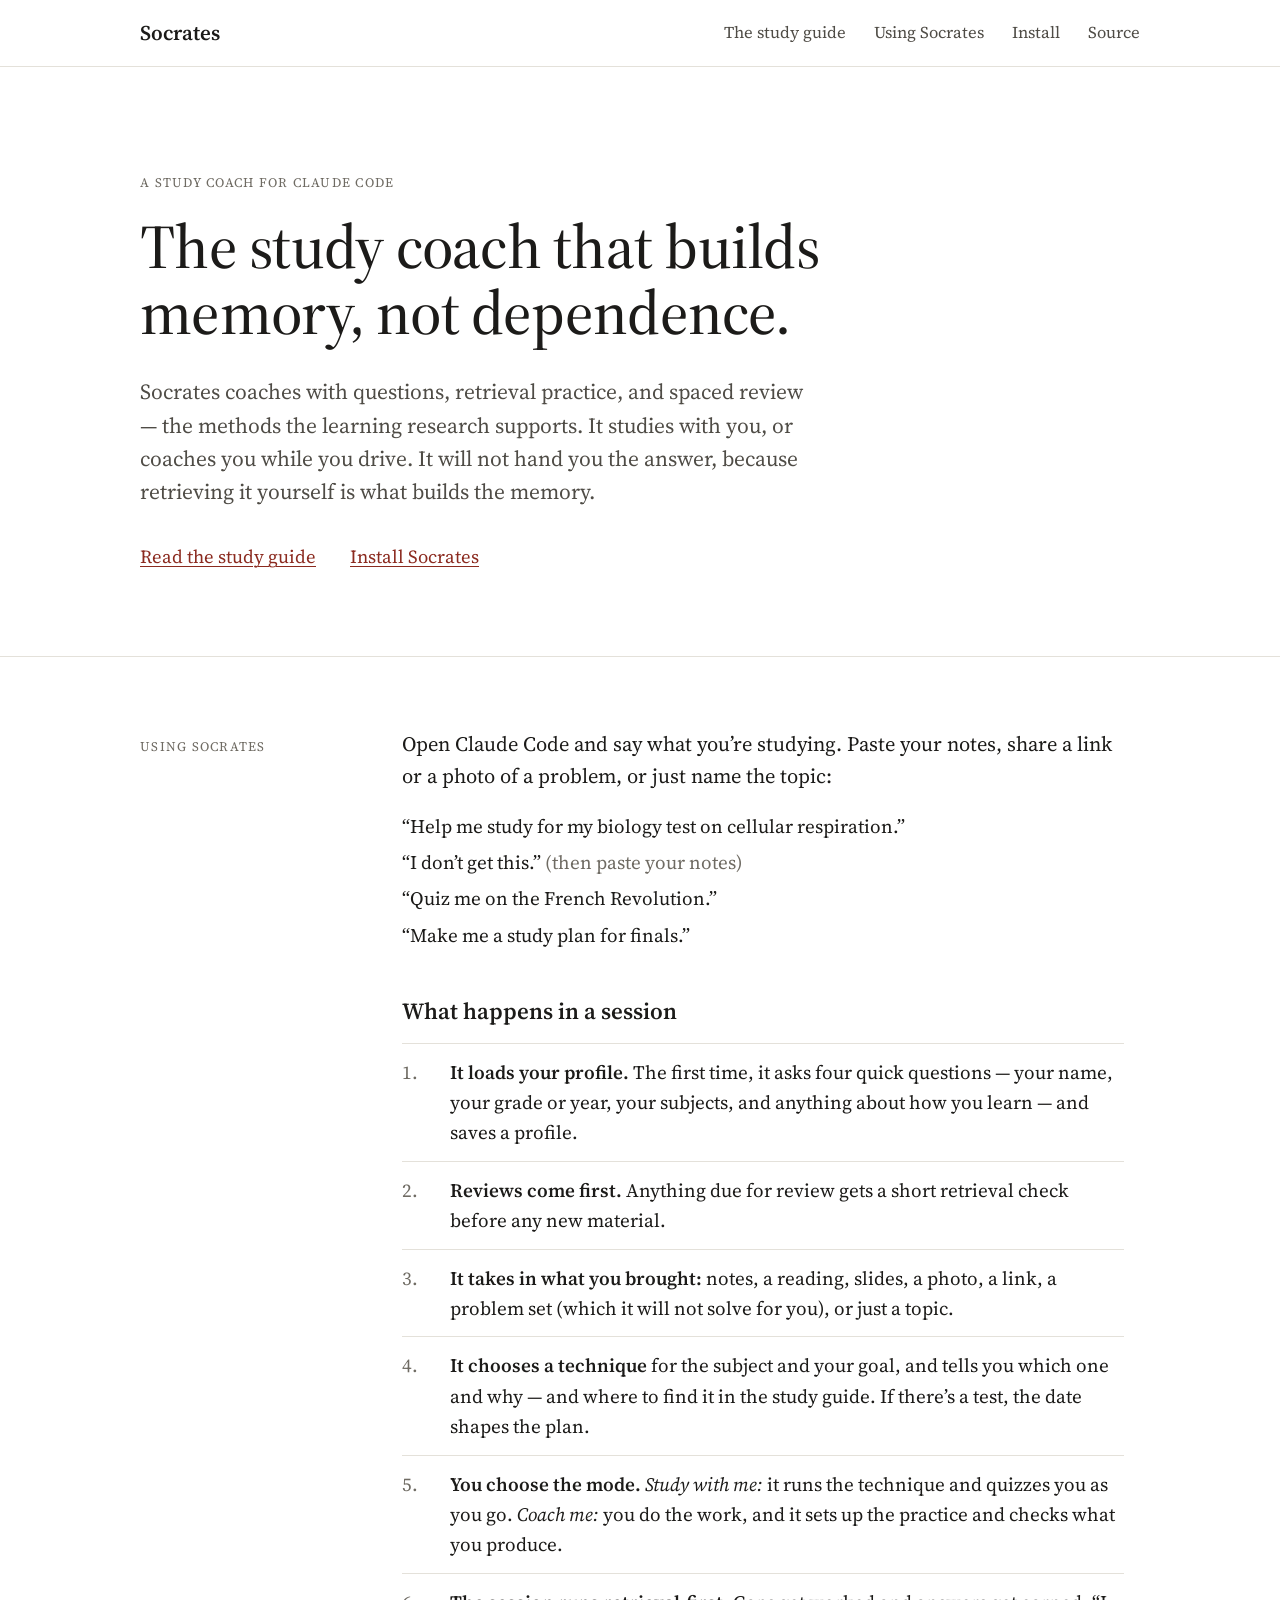
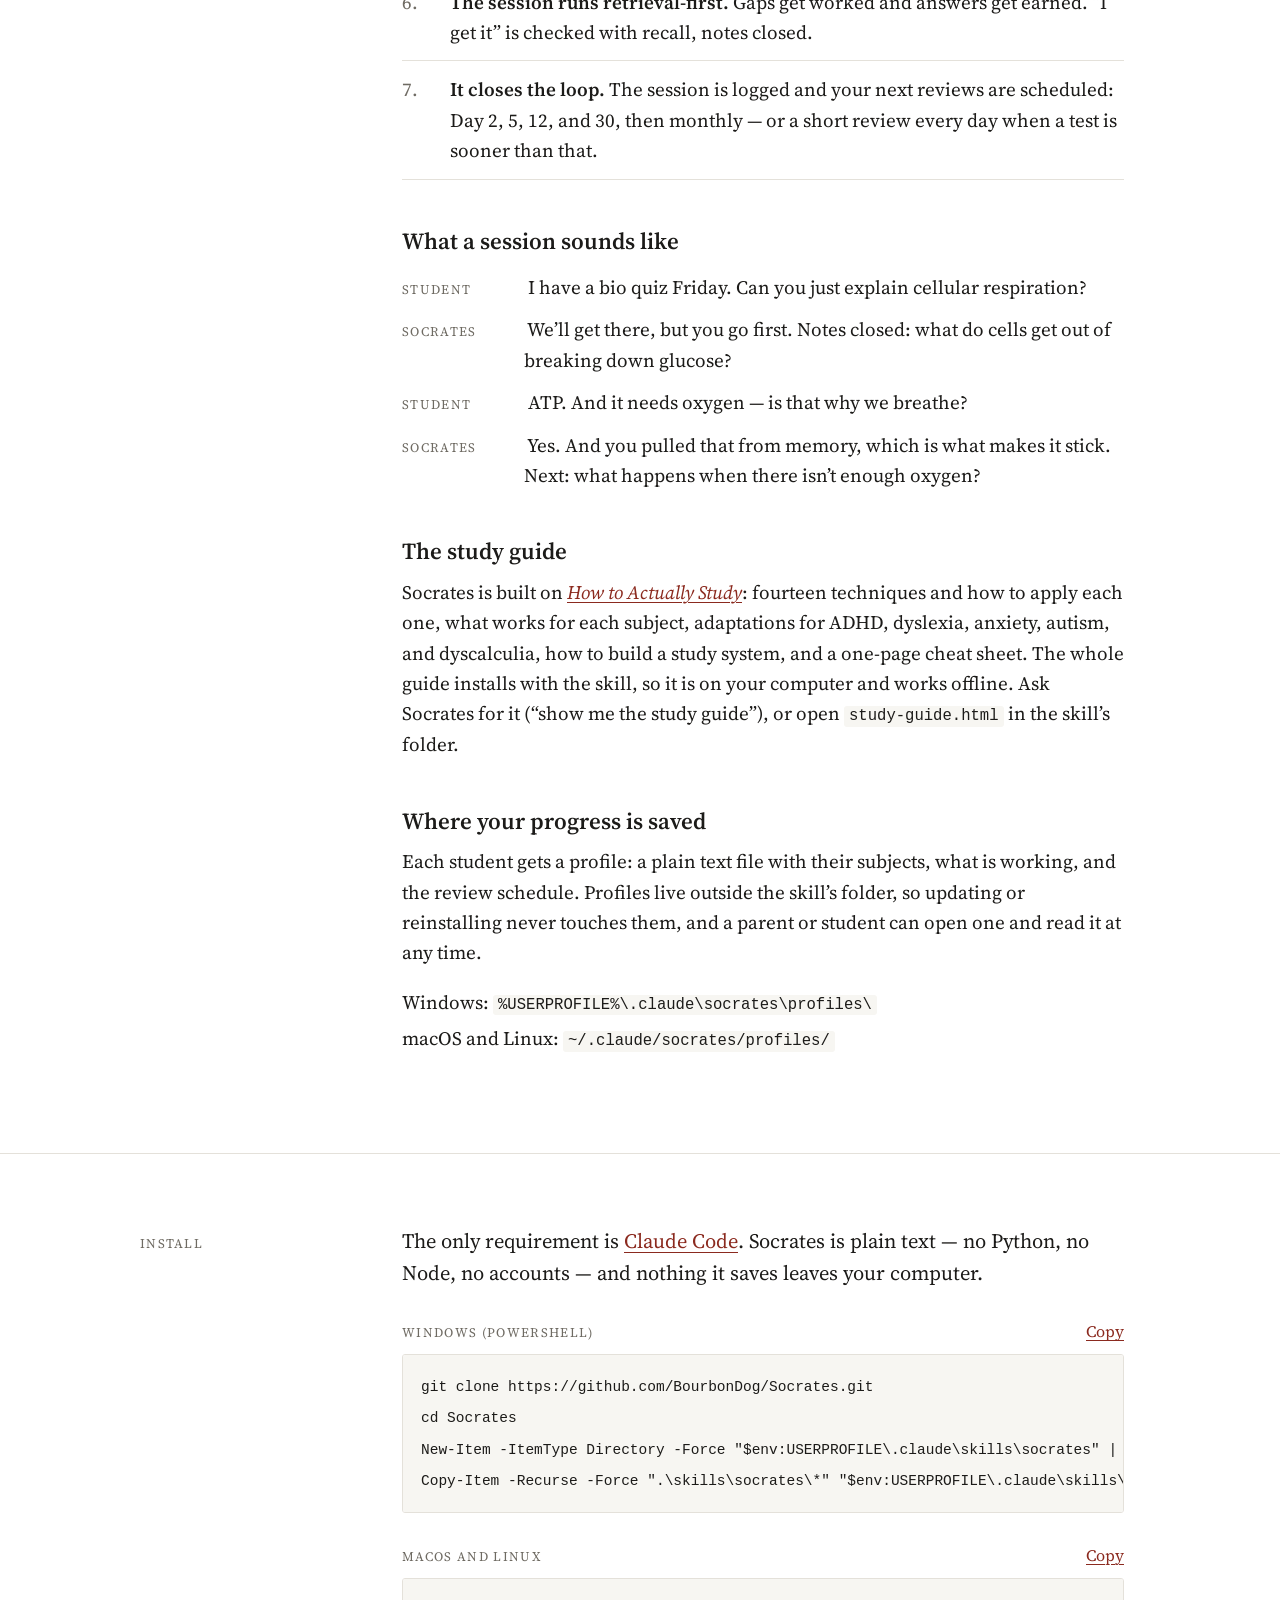
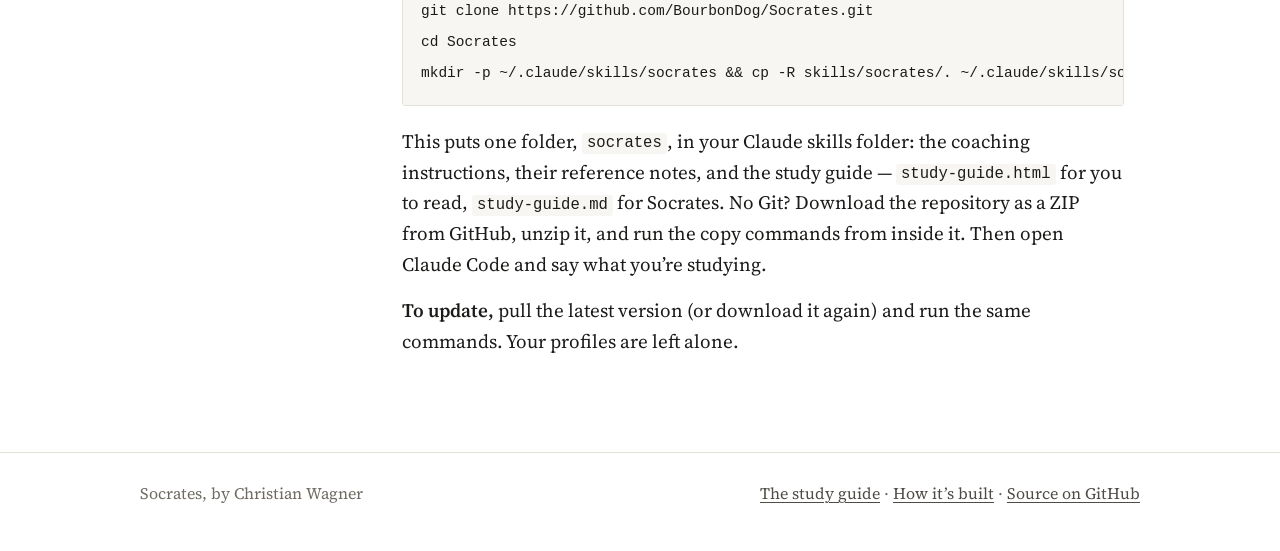
==== commit e0888a0b: "Ship the full study guide with the skill; rebuild the site as a reference The study guide never reac" ====
--- a/docs/index.html
+++ b/docs/index.html
@@ -3,200 +3,129 @@
 <head>
 <meta charset="utf-8">
 <meta name="viewport" content="width=device-width, initial-scale=1">
-<title>Socrates — the study coach that builds memory, not dependence</title>
-<meta name="description" content="A Claude Code skill that coaches students from high school through grad school with questions, active recall, and spaced repetition — and never just hands over the answer.">
+<title>Socrates: a study coach for Claude Code</title>
+<meta name="description" content="Socrates is a study coach for Claude Code. It coaches with questions, retrieval practice, and spaced review, and installs with the full study guide it is built on.">
 <link rel="canonical" href="https://bourbondog.github.io/Socrates/">
-<meta property="og:title" content="Socrates — the study coach that builds memory, not dependence">
-<meta property="og:description" content="A Claude Code skill that coaches students with active recall and spaced repetition — and never just hands over the answer. Pure markdown, zero dependencies.">
+<meta property="og:title" content="Socrates: the study coach that builds memory, not dependence">
+<meta property="og:description" content="A study coach for Claude Code, for students from high school through graduate school. It installs with the full study guide it is built on.">
 <meta property="og:type" content="website">
 <meta property="og:url" content="https://bourbondog.github.io/Socrates/">
-<link rel="icon" href="data:image/svg+xml,%3Csvg xmlns='http://www.w3.org/2000/svg' viewBox='0 0 64 64'%3E%3Crect width='64' height='64' rx='14' fill='%234f46e5'/%3E%3Ctext x='32' y='45' font-size='38' text-anchor='middle' fill='white' font-family='Georgia,serif'%3E%CE%A3%3C/text%3E%3C/svg%3E">
-<link rel="preconnect" href="https://fonts.googleapis.com">
-<link rel="preconnect" href="https://fonts.gstatic.com" crossorigin>
-<link href="https://fonts.googleapis.com/css2?family=Bricolage+Grotesque:opsz,wght@12..96,400..800&family=IBM+Plex+Mono:wght@400;500&family=Instrument+Sans:ital,wght@0,400..700;1,400..700&display=swap" rel="stylesheet">
+<link rel="icon" href="data:image/svg+xml,%3Csvg xmlns='http://www.w3.org/2000/svg' viewBox='0 0 64 64'%3E%3Crect width='64' height='64' rx='10' fill='%231c1b19'/%3E%3Ctext x='32' y='46' font-size='40' text-anchor='middle' fill='%23ffffff' font-family='Georgia,serif'%3E%CE%A3%3C/text%3E%3C/svg%3E">
+<link rel="preload" href="fonts/source-serif-4-latin-opsz-normal.woff2" as="font" type="font/woff2" crossorigin>
 <link rel="stylesheet" href="site.css">
 </head>
 <body>
 
-<nav class="nav">
+<header class="site-nav">
   <div class="wrap nav-inner">
-    <a class="wordmark" href="./"><span class="sigil">Σ</span>Socrates</a>
-    <div class="nav-links">
-      <a href="#method" class="hide-sm">The method</a>
-      <a href="#session" class="hide-sm">How a session works</a>
-      <a href="study-guide/">Study guide</a>
-      <a href="https://github.com/BourbonDog/Socrates" class="btn btn-primary btn-sm">GitHub</a>
-    </div>
-  </div>
-</nav>
-
-<header class="hero">
-  <div class="wrap hero-grid">
-    <div data-reveal>
-      <span class="badge"><span class="dot"></span>A Claude Code skill · zero dependencies</span>
-      <h1>The study coach that builds <em>memory</em>, not dependence.</h1>
-      <p class="lede">Socrates teaches with questions, active recall, and spaced repetition — the techniques cognitive science says actually work. It studies <strong>with</strong> you or coaches while <strong>you</strong> drive. The one thing it never does: hand you the answer.</p>
-      <div class="cta-row">
-        <a class="btn btn-primary" href="#install">Install in 30 seconds →</a>
-        <a class="btn btn-ghost" href="study-guide/">Read the study guide</a>
-      </div>
-      <div class="hero-foot">
-        <span><span class="tick">✓</span>Pure markdown</span>
-        <span><span class="tick">✓</span>No accounts, nothing leaves your machine</span>
-        <span><span class="tick">✓</span>High school → grad school</span>
-      </div>
-    </div>
-    <div class="chat-wrap" data-reveal>
-      <div class="sticker">Answers earned, not given</div>
-      <div class="chat" aria-label="Example coaching session">
-        <div class="chat-bar">
-          <span class="pip"></span><span class="pip"></span><span class="pip"></span>
-          <span class="title">socrates · study session</span>
-        </div>
-        <div class="chat-body">
-          <span class="due">Review due today · Bio Ch. 6</span>
-          <div class="msg learner"><span class="who">Maddie</span>I have a bio quiz Friday. Can you just explain cellular respiration?</div>
-          <div class="msg coach"><span class="who">Socrates</span>We'll get you there — but you go first. Notes closed: what do cells produce when they break down glucose?</div>
-          <div class="msg learner"><span class="who">Maddie</span>ATP… and it needs oxygen? Is that why we breathe?</div>
-          <div class="msg coach"><span class="who">Socrates</span>Retrieved, not reread — that's what makes it stick. Now the fun part: what happens when there's <em>no</em> oxygen around?</div>
-        </div>
-      </div>
-    </div>
+    <a class="wordmark" href="./">Socrates</a>
+    <nav class="nav-links" aria-label="Site">
+      <a href="study-guide/">The study guide</a>
+      <a href="#using">Using Socrates</a>
+      <a href="#install">Install</a>
+      <a href="https://github.com/BourbonDog/Socrates">Source</a>
+    </nav>
   </div>
 </header>
 
-<section id="method">
+<main>
+
+<section class="hero">
   <div class="wrap">
-    <div data-reveal>
-      <p class="eyebrow">The method</p>
-      <h2 class="section-title">Built on one rule: never do the work for them.</h2>
-      <p class="section-sub">A student who watches the answer appear <em>feels</em> like they learned — the fluency illusion — and remembers almost none of it. Socrates is designed around the opposite: productive struggle, then proof it stuck.</p>
-    </div>
-    <div class="trio">
-      <div class="card" data-reveal>
-        <div class="glyph"><svg viewBox="0 0 24 24" fill="none" stroke="currentColor" stroke-width="2" stroke-linecap="round" stroke-linejoin="round" aria-hidden="true"><circle cx="12" cy="12" r="10"/><path d="M9.09 9a3 3 0 0 1 5.83 1c0 2-3 3-3 3"/><path d="M12 17h.01"/></svg></div>
-        <h3>Socratic by design</h3>
-        <p>It asks the question that makes you retrieve. If you stall, the question shrinks or a hint appears — the gap is never filled for you. For problem sets, it coaches your next step and never writes the solution.</p>
+    <p class="kicker">A study coach for Claude Code</p>
+    <h1>The study coach that builds memory, not dependence.</h1>
+    <p class="lede">Socrates coaches with questions, retrieval practice, and spaced review — the methods the learning research supports. It studies with you, or coaches you while you drive. It will not hand you the answer, because retrieving it yourself is what builds the memory.</p>
+    <p class="cta"><a href="study-guide/">Read the study guide</a> <a href="#install">Install Socrates</a></p>
+  </div>
+</section>
+
+<section class="section" id="using">
+  <div class="wrap section-grid">
+    <h2 class="section-label">Using Socrates</h2>
+    <div class="section-body">
+      <p class="lead">Open Claude Code and say what you’re studying. Paste your notes, share a link or a photo of a problem, or just name the topic:</p>
+      <ul class="prompts">
+        <li>“Help me study for my biology test on cellular respiration.”</li>
+        <li>“I don’t get this.” <span class="aside">(then paste your notes)</span></li>
+        <li>“Quiz me on the French Revolution.”</li>
+        <li>“Make me a study plan for finals.”</li>
+      </ul>
+
+      <h3>What happens in a session</h3>
+      <ol class="steps">
+        <li><span><b>It loads your profile.</b> The first time, it asks four quick questions — your name, your grade or year, your subjects, and anything about how you learn — and saves a profile.</span></li>
+        <li><span><b>Reviews come first.</b> Anything due for review gets a short retrieval check before any new material.</span></li>
+        <li><span><b>It takes in what you brought:</b> notes, a reading, slides, a photo, a link, a problem set (which it will not solve for you), or just a topic.</span></li>
+        <li><span><b>It chooses a technique</b> for the subject and your goal, and tells you which one and why — and where to find it in the study guide. If there’s a test, the date shapes the plan.</span></li>
+        <li><span><b>You choose the mode.</b> <i>Study with me:</i> it runs the technique and quizzes you as you go. <i>Coach me:</i> you do the work, and it sets up the practice and checks what you produce.</span></li>
+        <li><span><b>The session runs retrieval-first.</b> Gaps get worked and answers get earned. “I get it” is checked with recall, notes closed.</span></li>
+        <li><span><b>It closes the loop.</b> The session is logged and your next reviews are scheduled: Day 2, 5, 12, and 30, then monthly — or a short review every day when a test is sooner than that.</span></li>
+      </ol>
+
+      <h3>What a session sounds like</h3>
+      <div class="dialogue">
+        <p><span class="speaker">Student</span> I have a bio quiz Friday. Can you just explain cellular respiration?</p>
+        <p><span class="speaker">Socrates</span> We’ll get there, but you go first. Notes closed: what do cells get out of breaking down glucose?</p>
+        <p><span class="speaker">Student</span> ATP. And it needs oxygen — is that why we breathe?</p>
+        <p><span class="speaker">Socrates</span> Yes. And you pulled that from memory, which is what makes it stick. Next: what happens when there isn’t enough oxygen?</p>
       </div>
-      <div class="card" data-reveal>
-        <div class="glyph"><svg viewBox="0 0 24 24" fill="none" stroke="currentColor" stroke-width="2" stroke-linecap="round" stroke-linejoin="round" aria-hidden="true"><path d="m17 2 4 4-4 4"/><path d="M3 11v-1a4 4 0 0 1 4-4h14"/><path d="m7 22-4-4 4-4"/><path d="M21 13v1a4 4 0 0 1-4 4H3"/></svg></div>
-        <h3>Spacing that actually happens</h3>
-        <p>Every session ends with the next reviews scheduled — +2, +5, +12, +30 days. Next time you show up, it greets you with what's due <em>before</em> anything new. If a test lands sooner, the schedule collapses into the runway.</p>
-      </div>
-      <div class="card" data-reveal>
-        <div class="glyph"><svg viewBox="0 0 24 24" fill="none" stroke="currentColor" stroke-width="2" stroke-linecap="round" stroke-linejoin="round" aria-hidden="true"><path d="M19 21v-2a4 4 0 0 0-4-4H9a4 4 0 0 0-4 4v2"/><circle cx="12" cy="7" r="4"/></svg></div>
-        <h3>Remembers each learner</h3>
-        <p>One plain-markdown profile per student: level, subjects, what works, what's shaky, and the full review schedule. Profiles live outside the skill folder, so updates and reinstalls never touch them.</p>
-      </div>
+
+      <h3>The study guide</h3>
+      <p>Socrates is built on <a href="study-guide/"><i>How to Actually Study</i></a>: fourteen techniques and how to apply each one, what works for each subject, adaptations for ADHD, dyslexia, anxiety, autism, and dyscalculia, how to build a study system, and a one-page cheat sheet. The whole guide installs with the skill, so it is on your computer and works offline. Ask Socrates for it (“show me the study guide”), or open <code>study-guide.html</code> in the skill’s folder.</p>
+
+      <h3>Where your progress is saved</h3>
+      <p>Each student gets a profile: a plain text file with their subjects, what is working, and the review schedule. Profiles live outside the skill’s folder, so updating or reinstalling never touches them, and a parent or student can open one and read it at any time.</p>
+      <p class="paths">Windows: <code>%USERPROFILE%\.claude\socrates\profiles\</code><br>macOS and Linux: <code>~/.claude/socrates/profiles/</code></p>
     </div>
   </div>
 </section>
 
-<section class="alt" id="session">
-  <div class="wrap">
-    <div data-reveal>
-      <p class="eyebrow">How a session works</p>
-      <h2 class="section-title">Every session follows the same arc.</h2>
-      <p class="section-sub">Light and conversational — it's a coach, not a form. Start however feels natural: paste notes, drop a link, photograph a problem, or just name a topic.</p>
-    </div>
-    <div class="steps" data-reveal>
-      <div class="step"><span class="num">01</span><div><h3>Load the learner</h3><p>Returning students get greeted by name. First-timers answer four quick questions — under a minute — and a profile is saved.</p></div></div>
-      <div class="step"><span class="num">02</span><div><h3>Run due reviews first</h3><p>Anything due or overdue gets a short retrieval hit — a five-item quiz, a brain dump, one past-paper question — before new material.</p></div></div>
-      <div class="step"><span class="num">03</span><div><h3>Take in what you brought</h3><p>Notes, a reading, slides, a photo of the textbook, a link it actually reads, a problem set it refuses to solve for you — or just "I have a chem test on stoichiometry."</p></div></div>
-      <div class="step"><span class="num">04</span><div><h3>Diagnose, then pick a technique</h3><p>Subject plus goal decide it — and if there's a test, the date shapes everything. It names the technique and why, so you learn the toolkit too.</p></div></div>
-      <div class="step"><span class="num">05</span><div><h3>Pick the mode</h3><p>"Study <strong>with</strong> me" — it quizzes you live and keeps the rhythm. Or "coach me" — you drive, it sets up the reps and checks your output.</p></div></div>
-      <div class="step"><span class="num">06</span><div><h3>Run the session</h3><p>Retrieval first, gaps worked, answers earned. Short focused blocks — and "I get it" gets verified with no-notes recall, not vibes.</p></div></div>
-      <div class="step"><span class="num">07</span><div><h3>Close the loop</h3><p>The session is logged and the next reviews are scheduled, so the spacing actually happens. One honest line on whether it's sticking, and what to do next time.</p></div></div>
+<section class="section" id="install">
+  <div class="wrap section-grid">
+    <h2 class="section-label">Install</h2>
+    <div class="section-body">
+      <p class="lead">The only requirement is <a href="https://claude.com/claude-code">Claude Code</a>. Socrates is plain text — no Python, no Node, no accounts — and nothing it saves leaves your computer.</p>
+
+      <div class="cmd">
+        <div class="cmd-head"><span class="cmd-label">Windows (PowerShell)</span><button class="copy" type="button">Copy</button></div>
+<pre><code>git clone https://github.com/BourbonDog/Socrates.git
+cd Socrates
+New-Item -ItemType Directory -Force "$env:USERPROFILE\.claude\skills\socrates" | Out-Null
+Copy-Item -Recurse -Force ".\skills\socrates\*" "$env:USERPROFILE\.claude\skills\socrates"</code></pre>
+      </div>
+
+      <div class="cmd">
+        <div class="cmd-head"><span class="cmd-label">macOS and Linux</span><button class="copy" type="button">Copy</button></div>
+<pre><code>git clone https://github.com/BourbonDog/Socrates.git
+cd Socrates
+mkdir -p ~/.claude/skills/socrates &amp;&amp; cp -R skills/socrates/. ~/.claude/skills/socrates/</code></pre>
+      </div>
+
+      <p>This puts one folder, <code>socrates</code>, in your Claude skills folder: the coaching instructions, their reference notes, and the study guide — <code>study-guide.html</code> for you to read, <code>study-guide.md</code> for Socrates. No Git? Download the repository as a ZIP from GitHub, unzip it, and run the copy commands from inside it. Then open Claude Code and say what you’re studying.</p>
+      <p><b>To update,</b> pull the latest version (or download it again) and run the same commands. Your profiles are left alone.</p>
     </div>
   </div>
 </section>
 
-<section id="science">
-  <div class="wrap">
-    <div class="myths" data-reveal>
-      <p class="eyebrow">The science</p>
-      <p class="big"><span class="strike">Re-reading</span>. <span class="strike">Highlighting</span>. <span class="strike">Cramming</span>. <span class="strike">Learning styles</span>. None of it builds lasting memory. <span class="keep">Retrieval</span> and <span class="keep">spacing</span> do.</p>
-      <p class="moral">Most students don't have a study problem — they have a <strong>method</strong> problem. Time spent ≠ learning achieved. Almost every technique that works is a variation of two principles:</p>
-    </div>
-    <div class="principles">
-      <div class="principle" data-reveal>
-        <span class="tag">principle 01</span>
-        <h3>Retrieval practice</h3>
-        <p>Pulling information <em>out</em> of your head strengthens memory more than putting it in. Testing yourself badly beats reading perfectly.</p>
-      </div>
-      <div class="principle" data-reveal>
-        <span class="tag">principle 02</span>
-        <h3>Spaced repetition</h3>
-        <p>Reviewing just before you forget rebuilds the memory stronger. Sessions spread across days and weeks create retention that lasts past the test.</p>
-      </div>
-    </div>
-    <div class="parents" data-reveal>
-      <div class="glyph"><svg viewBox="0 0 24 24" fill="none" stroke="currentColor" stroke-width="2" stroke-linecap="round" stroke-linejoin="round" aria-hidden="true"><path d="M20 13c0 5-3.5 7.5-7.66 8.95a1 1 0 0 1-.67-.01C7.5 20.5 4 18 4 13V6a1 1 0 0 1 1-1c2 0 4.5-1.2 6.24-2.72a1 1 0 0 1 1.52 0C14.51 3.81 17 5 19 5a1 1 0 0 1 1 1z"/><path d="m9 12 2 2 4-4"/></svg></div>
-      <div>
-        <h3>Readable by parents, by design</h3>
-        <p>Profiles, logs, and review schedules are plain markdown files on your own machine — open them anytime and see exactly what's being studied and how it's going. No accounts, no app, no data leaving the computer, no internet needed at runtime. The full evidence base behind the coaching is published in the <a href="study-guide/">study guide</a>.</p>
-      </div>
-    </div>
-  </div>
-</section>
+</main>
 
-<section class="alt" id="install">
-  <div class="wrap">
-    <div data-reveal>
-      <p class="eyebrow">Get started</p>
-      <h2 class="section-title">Installed in under a minute.</h2>
-      <p class="section-sub">The only requirement is <a href="https://claude.com/claude-code">Claude Code</a>. The skill is pure markdown — no Python, no Node, no accounts — so it runs anywhere Claude Code runs.</p>
-    </div>
-    <div class="install-grid">
-      <div class="terminal" data-reveal>
-        <div class="terminal-bar"><span class="label">Windows · PowerShell</span><button class="copy-btn" type="button">Copy</button></div>
-        <pre><code>git clone https://github.com/BourbonDog/Socrates.git
-cd Socrates
-Copy-Item -Recurse -Force ".\skills\socrates" "$env:USERPROFILE\.claude\skills\socrates"</code></pre>
-      </div>
-      <div class="terminal" data-reveal>
-        <div class="terminal-bar"><span class="label">macOS / Linux</span><button class="copy-btn" type="button">Copy</button></div>
-        <pre><code>git clone https://github.com/BourbonDog/Socrates.git
-cd Socrates
-mkdir -p ~/.claude/skills &amp;&amp; cp -R skills/socrates ~/.claude/skills/socrates</code></pre>
-      </div>
-    </div>
-    <p class="after-install" data-reveal>Updating later? Pull and re-run the copy — profiles live outside the skill and are never touched. Then open Claude Code and start however feels natural:</p>
-    <div class="prompts" data-reveal>
-      <span class="prompt-chip">Help me study for my biology test on cell respiration.</span>
-      <span class="prompt-chip">I don't get this. <em>(then paste notes or a photo)</em></span>
-      <span class="prompt-chip">Quiz me on the French Revolution.</span>
-      <span class="prompt-chip">Make me a study plan for finals.</span>
-    </div>
-  </div>
-</section>
-
-<footer>
-  <div class="wrap footer-inner">
-    <span>Built by Christian Wagner · <a href="https://github.com/BourbonDog/Socrates">BourbonDog/Socrates</a></span>
-    <span><a href="study-guide/">The study guide</a> · <a href="https://github.com/BourbonDog/Socrates/blob/main/docs/design.md">How it's put together</a> · <a href="https://claude.com/claude-code">Claude Code</a></span>
+<footer class="site-foot">
+  <div class="wrap foot-inner">
+    <span>Socrates, by Christian Wagner</span>
+    <span><a href="study-guide/">The study guide</a> · <a href="https://github.com/BourbonDog/Socrates/blob/main/docs/design.md">How it’s built</a> · <a href="https://github.com/BourbonDog/Socrates">Source on GitHub</a></span>
   </div>
 </footer>
 
 <script>
-(function () {
-  var io = new IntersectionObserver(function (entries) {
-    entries.forEach(function (e) {
-      if (e.isIntersecting) { e.target.classList.add("in"); io.unobserve(e.target); }
-    });
-  }, { threshold: 0.12 });
-  document.querySelectorAll("[data-reveal]").forEach(function (el) { io.observe(el); });
-
-  document.querySelectorAll(".copy-btn").forEach(function (btn) {
-    btn.addEventListener("click", function () {
-      var code = btn.closest(".terminal").querySelector("code").innerText;
-      navigator.clipboard.writeText(code).then(function () {
-        btn.textContent = "Copied ✓"; btn.classList.add("done");
-        setTimeout(function () { btn.textContent = "Copy"; btn.classList.remove("done"); }, 1800);
-      });
+document.querySelectorAll('.copy').forEach(function (btn) {
+  btn.addEventListener('click', function () {
+    var code = btn.closest('.cmd').querySelector('code').innerText;
+    navigator.clipboard.writeText(code).then(function () {
+      btn.textContent = 'Copied';
+      setTimeout(function () { btn.textContent = 'Copy'; }, 1600);
     });
   });
-})();
+});
 </script>
 
 </body>
--- a/docs/site.css
+++ b/docs/site.css
@@ -1,450 +1,401 @@
-/* Socrates — site styles (landing + study guide). No build step; hand-maintained. */
+/* Socrates — site styles, shared by the home page and the study guide.
+   tools/build-guide.mjs also inlines this file, with the fonts embedded, into
+   skills/socrates/study-guide.html so the installed copy of the guide works offline.
+   Hand-maintained; no build step for the site itself. */
+
+@font-face {
+  font-family: "Source Serif 4";
+  src: url("fonts/source-serif-4-latin-opsz-normal.woff2") format("woff2");
+  font-weight: 200 900;
+  font-style: normal;
+  font-display: swap;
+}
+
+@font-face {
+  font-family: "Source Serif 4";
+  src: url("fonts/source-serif-4-latin-opsz-italic.woff2") format("woff2");
+  font-weight: 200 900;
+  font-style: italic;
+  font-display: swap;
+}
 
 :root {
+  color-scheme: light dark;
   --bg: #ffffff;
-  --bg-soft: #fafaf9;
-  --surface: #ffffff;
-  --ink: #18181b;
-  --muted: #52525b;
-  --faint: #a1a1aa;
-  --border: #e4e4e7;
-  --border-strong: #d4d4d8;
-  --accent: #4f46e5;
-  --accent-strong: #4338ca;
-  --accent-soft: #eef2ff;
-  --accent-ring: rgba(79, 70, 229, 0.18);
-  --good: #047857;
-  --good-soft: #ecfdf5;
-  --bad: #be123c;
-  --bad-soft: #fff1f2;
-  --warm: #b45309;
-  --warm-soft: #fffbeb;
-  --terminal-bg: #18181b;
-  --terminal-ink: #e4e4e7;
-  --shadow: 0 1px 2px rgba(24, 24, 27, 0.05), 0 8px 24px -12px rgba(24, 24, 27, 0.18);
-  --shadow-big: 0 1px 2px rgba(24, 24, 27, 0.06), 0 24px 48px -20px rgba(63, 63, 70, 0.35);
-  --font-display: "Bricolage Grotesque", "Avenir Next", "Segoe UI", sans-serif;
-  --font-body: "Instrument Sans", "Segoe UI", system-ui, sans-serif;
-  --font-mono: "IBM Plex Mono", ui-monospace, "Cascadia Code", Consolas, monospace;
+  --ink: #1c1b19;
+  --muted: #4f4c46;
+  --faint: #6f6b63;
+  --rule: #e4e1da;
+  --rule-strong: #cdc9bf;
+  --tint: #f7f6f2;
+  --accent: #8b2a1f;
+  --accent-hover: #6b1f16;
+  --font: "Source Serif 4", "Iowan Old Style", "Sitka Text", Georgia, serif;
+  --mono: ui-monospace, "Cascadia Mono", "SF Mono", Menlo, Consolas, monospace;
+  --measure: 38em;
 }
 
 @media (prefers-color-scheme: dark) {
   :root {
-    --bg: #0b0b0f;
-    --bg-soft: #101014;
-    --surface: #131318;
-    --ink: #f4f4f5;
-    --muted: #a1a1aa;
-    --faint: #71717a;
-    --border: #27272a;
-    --border-strong: #3f3f46;
-    --accent: #818cf8;
-    --accent-strong: #a5b4fc;
-    --accent-soft: rgba(99, 102, 241, 0.14);
-    --accent-ring: rgba(129, 140, 248, 0.25);
-    --good: #34d399;
-    --good-soft: rgba(16, 185, 129, 0.12);
-    --bad: #fb7185;
-    --bad-soft: rgba(225, 29, 72, 0.12);
-    --warm: #fbbf24;
-    --warm-soft: rgba(217, 119, 6, 0.12);
-    --terminal-bg: #131318;
-    --terminal-ink: #d4d4d8;
-    --shadow: 0 1px 2px rgba(0, 0, 0, 0.4), 0 8px 24px -12px rgba(0, 0, 0, 0.6);
-    --shadow-big: 0 1px 2px rgba(0, 0, 0, 0.5), 0 24px 48px -20px rgba(0, 0, 0, 0.7);
+    --bg: #161513;
+    --ink: #ebe8e1;
+    --muted: #bdb8ae;
+    --faint: #9a958b;
+    --rule: #2f2d29;
+    --rule-strong: #46433d;
+    --tint: #1e1d1a;
+    --accent: #e3907f;
+    --accent-hover: #f0ab9c;
   }
 }
 
 * { box-sizing: border-box; }
 
-html { scroll-behavior: smooth; }
+html { -webkit-text-size-adjust: 100%; }
+
+@media (prefers-reduced-motion: no-preference) {
+  html { scroll-behavior: smooth; }
+}
 
 body {
   margin: 0;
   background: var(--bg);
   color: var(--ink);
-  font-family: var(--font-body);
-  font-size: 16.5px;
-  line-height: 1.65;
+  font-family: var(--font);
+  font-size: 19px;
+  line-height: 1.6;
+  font-optical-sizing: auto;
+  font-kerning: normal;
   -webkit-font-smoothing: antialiased;
   text-rendering: optimizeLegibility;
 }
 
-::selection { background: var(--accent); color: #fff; }
-
-.wrap { max-width: 1080px; margin: 0 auto; padding: 0 24px; }
-
-h1, h2, h3 { font-family: var(--font-display); line-height: 1.12; margin: 0; letter-spacing: -0.01em; }
-
-a { color: var(--accent); text-decoration: none; }
-a:hover { text-decoration: underline; text-underline-offset: 3px; }
-
-code { font-family: var(--font-mono); font-size: 0.88em; background: var(--accent-soft); color: var(--accent-strong); padding: 0.1em 0.4em; border-radius: 6px; }
-
-/* ---------- nav ---------- */
-
-.nav {
-  position: sticky; top: 0; z-index: 50;
-  background: color-mix(in srgb, var(--bg) 82%, transparent);
-  backdrop-filter: blur(12px);
-  -webkit-backdrop-filter: blur(12px);
-  border-bottom: 1px solid var(--border);
-}
-
-.nav-inner { display: flex; align-items: center; justify-content: space-between; height: 60px; }
+a {
+  color: var(--accent);
+  text-decoration: underline;
+  text-decoration-thickness: 1px;
+  text-underline-offset: 0.18em;
+}
+a:hover { color: var(--accent-hover); }
+
+:focus-visible { outline: 2px solid var(--accent); outline-offset: 3px; }
+
+h1, h2, h3 { font-weight: 600; line-height: 1.15; margin: 0; }
+
+strong, b { font-weight: 600; }
+
+code {
+  font-family: var(--mono);
+  font-size: 0.82em;
+  background: var(--tint);
+  padding: 0.08em 0.32em;
+  border-radius: 3px;
+}
+
+.wrap { max-width: 1080px; margin: 0 auto; padding: 0 40px; }
+
+.kicker {
+  font-variant-caps: all-small-caps;
+  letter-spacing: 0.07em;
+  color: var(--faint);
+  font-size: 18px;
+  margin: 0 0 18px;
+}
+
+/* ---------- navigation ---------- */
+
+.site-nav { border-bottom: 1px solid var(--rule); }
+
+.nav-inner {
+  display: flex;
+  flex-wrap: wrap;
+  align-items: center;
+  justify-content: space-between;
+  gap: 8px 32px;
+  min-height: 66px;
+  padding-top: 10px;
+  padding-bottom: 10px;
+}
 
 .wordmark {
-  display: flex; align-items: center; gap: 10px;
-  font-family: var(--font-display); font-weight: 700; font-size: 19px; color: var(--ink);
-}
-.wordmark:hover { text-decoration: none; }
-.wordmark .sigil {
-  width: 28px; height: 28px; border-radius: 8px; flex: none;
-  background: var(--accent); color: #fff;
-  display: grid; place-items: center;
-  font-family: Georgia, serif; font-size: 17px; line-height: 1;
-}
-
-.nav-links { display: flex; align-items: center; gap: 22px; font-size: 14.5px; font-weight: 500; }
-.nav-links a { color: var(--muted); }
-.nav-links a:hover { color: var(--ink); text-decoration: none; }
-.nav-links .btn { color: #fff; }
-
-/* ---------- buttons ---------- */
-
-.btn {
-  display: inline-flex; align-items: center; gap: 8px;
-  font-family: var(--font-body); font-weight: 600; font-size: 15px;
-  padding: 11px 20px; border-radius: 10px; border: 1px solid transparent;
-  cursor: pointer; transition: transform 0.12s ease, box-shadow 0.12s ease, background 0.12s ease;
-}
-.btn:hover { text-decoration: none; transform: translateY(-1px); }
-.btn:active { transform: translateY(0) scale(0.99); }
-.btn-primary { background: var(--accent); color: #fff !important; box-shadow: 0 8px 20px -8px var(--accent-ring); }
-.btn-primary:hover { background: var(--accent-strong); }
-.btn-ghost { border-color: var(--border-strong); color: var(--ink) !important; background: var(--surface); }
-.btn-ghost:hover { border-color: var(--faint); }
-.btn-sm { padding: 7px 14px; font-size: 13.5px; border-radius: 8px; }
-
-/* ---------- hero ---------- */
-
-.hero {
-  position: relative; overflow: hidden;
-  background:
-    radial-gradient(900px 420px at 18% -8%, var(--accent-soft), transparent 65%),
-    radial-gradient(circle at 1px 1px, var(--border) 1px, transparent 0) 0 0 / 26px 26px;
-}
-
-.hero-grid {
-  display: grid; grid-template-columns: 1.05fr 0.95fr; gap: 56px;
-  align-items: center; padding: 84px 0 72px;
-}
-
-.badge {
-  display: inline-flex; align-items: center; gap: 8px;
-  background: var(--accent-soft); color: var(--accent-strong);
-  border: 1px solid var(--accent-ring);
-  font-size: 13px; font-weight: 600; letter-spacing: 0.01em;
-  padding: 5px 12px; border-radius: 999px; margin-bottom: 20px;
-}
-.badge .dot { width: 6px; height: 6px; border-radius: 50%; background: var(--accent); }
-
-.hero h1 { font-size: clamp(38px, 5.2vw, 56px); font-weight: 700; max-width: 11em; }
-.hero h1 em { font-style: normal; color: var(--accent); }
-
-.hero .lede { font-size: 18.5px; color: var(--muted); max-width: 30em; margin: 20px 0 28px; }
-
-.cta-row { display: flex; flex-wrap: wrap; gap: 12px; align-items: center; }
-
-.hero-foot { display: flex; flex-wrap: wrap; gap: 8px 22px; margin-top: 30px; font-size: 13.5px; color: var(--faint); font-weight: 500; }
-.hero-foot span { display: inline-flex; align-items: center; gap: 7px; }
-.hero-foot .tick { color: var(--good); font-weight: 700; }
-
-/* chat mock */
-
-.chat-wrap { position: relative; }
-
-.chat {
-  background: var(--surface); border: 1px solid var(--border); border-radius: 16px;
-  box-shadow: var(--shadow-big); overflow: hidden;
-}
-.chat-bar {
-  display: flex; align-items: center; gap: 8px;
-  padding: 11px 16px; border-bottom: 1px solid var(--border);
-  font-family: var(--font-mono); font-size: 12px; color: var(--faint);
-}
-.chat-bar .pip { width: 10px; height: 10px; border-radius: 50%; background: var(--border-strong); }
-.chat-bar .title { margin-left: 6px; }
-
-.chat-body { padding: 18px 18px 20px; display: flex; flex-direction: column; gap: 12px; }
-
-.due {
-  align-self: center; display: inline-flex; align-items: center; gap: 8px;
-  font-size: 12.5px; font-weight: 600; color: var(--warm);
-  background: var(--warm-soft); border: 1px solid color-mix(in srgb, var(--warm) 30%, transparent);
-  padding: 4px 12px; border-radius: 999px;
-}
-
-.msg { max-width: 86%; padding: 10px 14px; border-radius: 14px; font-size: 14.5px; line-height: 1.5; }
-.msg.learner { align-self: flex-end; background: var(--accent); color: #fff; border-bottom-right-radius: 4px; }
-.msg.coach { align-self: flex-start; background: var(--bg-soft); border: 1px solid var(--border); border-bottom-left-radius: 4px; }
-.msg .who { display: block; font-size: 11px; font-weight: 700; letter-spacing: 0.06em; text-transform: uppercase; opacity: 0.65; margin-bottom: 3px; }
-
-.sticker {
-  position: absolute; right: -14px; top: -16px; z-index: 2;
-  transform: rotate(3.5deg);
-  background: var(--ink); color: var(--bg);
-  font-family: var(--font-display); font-weight: 600; font-size: 13px;
-  padding: 8px 14px; border-radius: 999px; box-shadow: var(--shadow);
-}
-
-/* ---------- sections ---------- */
-
-section { padding: 78px 0; }
-section.alt { background: var(--bg-soft); border-top: 1px solid var(--border); border-bottom: 1px solid var(--border); }
-
-.eyebrow {
-  font-family: var(--font-mono); font-size: 12.5px; font-weight: 500;
-  letter-spacing: 0.14em; text-transform: uppercase; color: var(--accent);
-  margin: 0 0 14px;
-}
-
-.section-title { font-size: clamp(28px, 3.4vw, 38px); font-weight: 700; max-width: 18em; }
-.section-sub { color: var(--muted); max-width: 38em; margin: 16px 0 0; font-size: 17px; }
-
-/* feature trio */
-
-.trio { display: grid; grid-template-columns: repeat(3, 1fr); gap: 18px; margin-top: 44px; }
-
-.card {
-  background: var(--surface); border: 1px solid var(--border); border-radius: 14px;
-  padding: 24px; transition: transform 0.15s ease, box-shadow 0.15s ease, border-color 0.15s ease;
-}
-.card:hover { transform: translateY(-3px); box-shadow: var(--shadow); border-color: var(--border-strong); }
-.card .glyph {
-  width: 40px; height: 40px; border-radius: 10px; background: var(--accent-soft);
-  color: var(--accent); display: grid; place-items: center; margin-bottom: 16px;
-}
-.card .glyph svg { width: 20px; height: 20px; }
-.card h3 { font-size: 19px; font-weight: 600; margin-bottom: 8px; }
-.card p { margin: 0; color: var(--muted); font-size: 15px; }
-
-/* steps */
-
-.steps { margin-top: 48px; display: grid; gap: 0; }
-.step {
-  display: grid; grid-template-columns: 64px 1fr; gap: 20px;
-  padding: 22px 0; border-top: 1px solid var(--border);
-}
-.step:last-child { border-bottom: 1px solid var(--border); }
-.step .num {
-  font-family: var(--font-mono); font-size: 14px; color: var(--faint);
-  padding-top: 3px;
-}
-.step h3 { font-size: 18px; font-weight: 600; margin-bottom: 4px; }
-.step p { margin: 0; color: var(--muted); font-size: 15px; max-width: 46em; }
-
-/* myths editorial */
-
-.myths { text-align: center; }
-.myths .big {
-  font-family: var(--font-display); font-weight: 700;
-  font-size: clamp(26px, 4vw, 44px); line-height: 1.3; max-width: 22em; margin: 0 auto;
-}
-.myths .strike {
-  position: relative; white-space: nowrap; color: var(--faint);
-}
-.myths .strike::after {
-  content: ""; position: absolute; left: -2%; right: -2%; top: 52%;
-  height: 0.09em; background: var(--bad); border-radius: 2px; transform: rotate(-1.6deg);
-}
-.myths .keep { color: var(--accent); }
-.myths .moral { color: var(--muted); margin: 22px auto 0; max-width: 36em; font-size: 17px; }
-
-/* principles */
-
-.principles { display: grid; grid-template-columns: 1fr 1fr; gap: 18px; margin-top: 44px; }
-.principle {
-  border: 1px solid var(--border); border-radius: 16px; padding: 28px;
-  background: var(--surface);
-}
-.principle .tag {
-  display: inline-block; font-family: var(--font-mono); font-size: 12px;
-  color: var(--good); background: var(--good-soft);
-  border: 1px solid color-mix(in srgb, var(--good) 30%, transparent);
-  padding: 3px 10px; border-radius: 999px; margin-bottom: 14px;
-}
-.principle h3 { font-size: 21px; font-weight: 600; margin-bottom: 8px; }
-.principle p { margin: 0; color: var(--muted); font-size: 15.5px; }
-
-/* parents */
-
-.parents {
-  margin-top: 56px; border: 1px solid var(--border); border-radius: 16px;
-  background: var(--surface); padding: 30px; display: grid;
-  grid-template-columns: auto 1fr; gap: 20px; align-items: start;
-}
-.parents .glyph {
-  width: 44px; height: 44px; border-radius: 12px; background: var(--good-soft);
-  color: var(--good); display: grid; place-items: center;
-}
-.parents .glyph svg { width: 22px; height: 22px; }
-.parents h3 { font-size: 19px; font-weight: 600; margin-bottom: 6px; }
-.parents p { margin: 0; color: var(--muted); font-size: 15px; max-width: 60em; }
-
-/* install */
-
-.install-grid { display: grid; grid-template-columns: 1fr 1fr; gap: 18px; margin-top: 40px; }
-
-.terminal {
-  background: var(--terminal-bg); border: 1px solid var(--border);
-  border-radius: 14px; overflow: hidden; box-shadow: var(--shadow);
-}
-.terminal-bar {
-  display: flex; align-items: center; justify-content: space-between;
-  padding: 9px 14px; border-bottom: 1px solid rgba(255, 255, 255, 0.07);
-}
-.terminal-bar .label { font-family: var(--font-mono); font-size: 12px; color: #a1a1aa; }
-.copy-btn {
-  font-family: var(--font-mono); font-size: 11.5px; font-weight: 500;
-  color: #d4d4d8; background: rgba(255, 255, 255, 0.07);
-  border: 1px solid rgba(255, 255, 255, 0.12); border-radius: 6px;
-  padding: 4px 10px; cursor: pointer; transition: background 0.12s ease;
-}
-.copy-btn:hover { background: rgba(255, 255, 255, 0.14); }
-.copy-btn.done { color: #34d399; border-color: rgba(52, 211, 153, 0.4); }
-.terminal pre {
-  margin: 0; padding: 16px 18px; overflow-x: auto;
-  font-family: var(--font-mono); font-size: 13px; line-height: 1.7; color: var(--terminal-ink);
-}
-.terminal pre .c { color: #71717a; }
-
-.after-install { margin-top: 28px; color: var(--muted); font-size: 15.5px; }
-
-.prompts { display: flex; flex-wrap: wrap; gap: 10px; margin-top: 16px; }
-.prompt-chip {
-  font-size: 14px; color: var(--ink); background: var(--surface);
-  border: 1px solid var(--border); border-radius: 999px; padding: 8px 16px;
-}
-.prompt-chip::before { content: "“"; color: var(--accent); font-family: Georgia, serif; }
-.prompt-chip::after { content: "”"; color: var(--accent); font-family: Georgia, serif; }
-
-/* footer */
-
-footer { border-top: 1px solid var(--border); padding: 36px 0 48px; }
-.footer-inner { display: flex; flex-wrap: wrap; gap: 14px 28px; align-items: center; justify-content: space-between; font-size: 14px; color: var(--muted); }
-.footer-inner a { color: var(--muted); text-decoration: underline; text-underline-offset: 3px; }
-.footer-inner a:hover { color: var(--ink); }
-
-/* ---------- study guide page ---------- */
-
-.guide-hero { padding: 64px 0 40px; border-bottom: 1px solid var(--border);
-  background: radial-gradient(700px 320px at 14% -10%, var(--accent-soft), transparent 65%); }
-.guide-hero h1 { font-size: clamp(32px, 4.4vw, 46px); font-weight: 700; max-width: 16em; }
-.guide-meta { display: flex; flex-wrap: wrap; gap: 8px 18px; margin-top: 18px; font-size: 13.5px; color: var(--faint); font-weight: 500; }
-
-.provenance {
-  margin-top: 22px; max-width: 56em;
-  border-left: 3px solid var(--accent); background: var(--accent-soft);
-  border-radius: 0 10px 10px 0; padding: 14px 18px;
-  font-size: 14px; color: var(--muted);
-}
-
-.guide-layout { display: grid; grid-template-columns: 230px 1fr; gap: 56px; padding: 48px 0 80px; align-items: start; }
-
-.toc { position: sticky; top: 84px; font-size: 13.5px; }
-.toc .toc-title { font-family: var(--font-mono); font-size: 11.5px; letter-spacing: 0.12em; text-transform: uppercase; color: var(--faint); margin-bottom: 12px; }
-.toc a { display: block; color: var(--muted); padding: 5px 0 5px 14px; border-left: 2px solid var(--border); }
-.toc a:hover { color: var(--ink); text-decoration: none; }
-.toc a.active { color: var(--accent); border-left-color: var(--accent); font-weight: 600; }
-
-.prose { min-width: 0; }
-.prose h2 {
-  font-size: 27px; font-weight: 700; margin: 56px 0 18px; scroll-margin-top: 84px;
-}
-.prose h2:first-child { margin-top: 0; }
-.prose p { color: var(--muted); max-width: 62em; }
-.prose strong { color: var(--ink); font-weight: 600; }
-.prose .thesis { font-size: 18px; color: var(--ink); }
-
-.xlist { list-style: none; padding: 0; margin: 20px 0 0; display: grid; gap: 10px; }
-.xlist li {
-  display: grid; grid-template-columns: 26px 1fr; gap: 12px; align-items: start;
-  background: var(--surface); border: 1px solid var(--border); border-radius: 12px;
-  padding: 14px 16px; font-size: 15px; color: var(--muted);
-}
-.xlist li strong { color: var(--ink); }
-.xlist .x, .xlist .ok {
-  width: 24px; height: 24px; border-radius: 8px; display: grid; place-items: center;
-  font-weight: 700; font-size: 13px; margin-top: 1px;
-}
-.xlist .x { background: var(--bad-soft); color: var(--bad); }
-.xlist .ok { background: var(--good-soft); color: var(--good); }
-
-.tech-grid { display: grid; grid-template-columns: 1fr 1fr; gap: 14px; margin-top: 24px; }
-.tech {
-  background: var(--surface); border: 1px solid var(--border); border-radius: 12px; padding: 18px 20px;
-}
-.tech h3 { font-size: 16.5px; font-weight: 600; margin-bottom: 6px; display: flex; align-items: center; gap: 8px; flex-wrap: wrap; }
-.tech p { margin: 0; font-size: 14.5px; color: var(--muted); }
-.tech .lighter {
-  font-size: 11px; font-weight: 600; letter-spacing: 0.04em; text-transform: uppercase;
-  color: var(--warm); background: var(--warm-soft); border-radius: 999px; padding: 2px 9px;
-}
-.tech .star {
-  font-size: 11px; font-weight: 600; letter-spacing: 0.04em; text-transform: uppercase;
-  color: var(--accent-strong); background: var(--accent-soft); border-radius: 999px; padding: 2px 9px;
-}
-
-.subject-table { width: 100%; border-collapse: collapse; margin-top: 24px; font-size: 14.5px; }
-.subject-table th, .subject-table td { text-align: left; padding: 12px 14px; border-bottom: 1px solid var(--border); vertical-align: top; }
-.subject-table th { font-family: var(--font-display); font-size: 14px; font-weight: 600; color: var(--ink); white-space: nowrap; }
-.subject-table td { color: var(--muted); }
-.subject-table td:first-child { font-weight: 600; color: var(--ink); white-space: nowrap; }
+  font-weight: 600;
+  font-size: 21px;
+  color: var(--ink);
+  text-decoration: none;
+}
+.wordmark:hover { color: var(--ink); }
+
+.nav-links { display: flex; flex-wrap: wrap; gap: 4px 28px; font-size: 16.5px; }
+.nav-links a { color: var(--muted); text-decoration: none; }
+.nav-links a:hover { color: var(--ink); }
+.nav-links a[aria-current="page"] {
+  color: var(--ink);
+  text-decoration: underline;
+  text-underline-offset: 0.35em;
+}
+
+/* ---------- home page ---------- */
+
+.hero { padding: 100px 0 84px; }
+
+.hero h1 {
+  font-size: clamp(40px, 6vw, 62px);
+  font-weight: 500;
+  line-height: 1.06;
+  letter-spacing: -0.012em;
+  max-width: 13.4em;
+}
+
+.lede {
+  font-size: 21.5px;
+  line-height: 1.55;
+  color: var(--muted);
+  max-width: 31em;
+  margin: 30px 0 34px;
+}
+
+.cta { display: flex; flex-wrap: wrap; gap: 12px 34px; font-size: 18.5px; margin: 0; }
+
+.section { border-top: 1px solid var(--rule); padding: 72px 0 80px; }
+
+.section-grid {
+  display: grid;
+  grid-template-columns: 210px minmax(0, 1fr);
+  gap: 16px 52px;
+}
+
+.section-label {
+  font-size: 18px;
+  font-weight: 400;
+  font-variant-caps: all-small-caps;
+  letter-spacing: 0.07em;
+  color: var(--faint);
+  padding-top: 6px;
+}
+
+.section-body { max-width: var(--measure); }
+.section-body > :first-child { margin-top: 0; }
+.section-body h3 { font-size: 23px; margin: 48px 0 12px; }
+.section-body p { margin: 0 0 16px; }
+
+.lead { font-size: 20.5px; line-height: 1.55; }
+
+.prompts { list-style: none; padding: 0; margin: 18px 0 0; }
+.prompts li { margin: 0 0 6px; }
+.prompts .aside { color: var(--faint); }
+
+.steps { list-style: none; counter-reset: step; padding: 0; margin: 18px 0 0; }
+.steps li {
+  counter-increment: step;
+  display: grid;
+  grid-template-columns: 2em minmax(0, 1fr);
+  gap: 0 0.5em;
+  padding: 13px 0;
+  border-top: 1px solid var(--rule);
+}
+.steps li:last-child { border-bottom: 1px solid var(--rule); }
+.steps li::before { content: counter(step) "."; color: var(--faint); }
+
+.dialogue { margin: 18px 0 0; }
+.dialogue p { margin: 0 0 12px; padding-left: 6.4em; text-indent: -6.4em; }
+.dialogue .speaker {
+  display: inline-block;
+  width: 6.4em;
+  text-indent: 0;
+  font-variant-caps: all-small-caps;
+  letter-spacing: 0.07em;
+  color: var(--faint);
+}
+
+.paths { line-height: 1.9; }
+
+.cmd { margin: 26px 0 0; }
+.cmd-head { display: flex; justify-content: space-between; align-items: baseline; gap: 16px; }
+.cmd-label { font-variant-caps: all-small-caps; letter-spacing: 0.07em; color: var(--faint); }
+
+.copy {
+  font: inherit;
+  font-size: 16px;
+  color: var(--accent);
+  background: none;
+  border: 0;
+  padding: 0;
+  cursor: pointer;
+  text-decoration: underline;
+  text-decoration-thickness: 1px;
+  text-underline-offset: 0.18em;
+}
+
+pre {
+  margin: 8px 0 20px;
+  padding: 16px 18px;
+  background: var(--tint);
+  border: 1px solid var(--rule);
+  border-radius: 3px;
+  overflow-x: auto;
+  line-height: 1.65;
+}
+pre code { background: none; padding: 0; font-size: 14.5px; }
+
+/* ---------- study guide ---------- */
+
+.guide-head { padding: 76px 0 52px; border-bottom: 1px solid var(--rule); }
+
+.guide-head h1 {
+  font-size: clamp(40px, 5.6vw, 58px);
+  font-weight: 500;
+  line-height: 1.06;
+  letter-spacing: -0.012em;
+}
+
+.subtitle {
+  font-size: 21.5px;
+  line-height: 1.5;
+  color: var(--muted);
+  max-width: 30em;
+  margin: 20px 0 0;
+}
+
+.guide-layout {
+  display: grid;
+  grid-template-columns: 210px minmax(0, 1fr);
+  gap: 52px;
+  align-items: start;
+  padding-top: 52px;
+  padding-bottom: 96px;
+}
+
+.toc {
+  position: sticky;
+  top: 24px;
+  max-height: calc(100vh - 48px);
+  overflow-y: auto;
+  font-size: 16px;
+}
+.toc-title {
+  font-variant-caps: all-small-caps;
+  letter-spacing: 0.07em;
+  color: var(--faint);
+  margin: 0 0 10px;
+}
+.toc ol { list-style: none; margin: 0; padding: 0; }
+.toc a {
+  display: block;
+  padding: 5px 0 5px 14px;
+  border-left: 1px solid var(--rule);
+  color: var(--muted);
+  text-decoration: none;
+  line-height: 1.35;
+}
+.toc a:hover { color: var(--ink); }
+.toc a[aria-current] { color: var(--ink); border-left: 2px solid var(--accent); padding-left: 13px; }
+
+.prose { min-width: 0; max-width: 39em; }
+
+.prose > h2 {
+  font-size: 32px;
+  margin: 76px 0 18px;
+  padding-top: 26px;
+  border-top: 1px solid var(--rule);
+  scroll-margin-top: 20px;
+}
+.prose > h2:first-child { margin-top: 0; padding-top: 0; border-top: 0; }
+
+.prose > h3 { font-size: 23px; margin: 46px 0 12px; scroll-margin-top: 20px; }
+
+.prose p { margin: 0 0 16px; }
+
+.prose ul, .prose ol { margin: 0 0 18px; padding-left: 1.3em; }
+.prose li { margin: 0 0 8px; padding-left: 0.2em; }
+.prose li::marker { color: var(--faint); }
+
+.pullquote {
+  margin: 30px 0;
+  padding: 0;
+  font-size: 26px;
+  line-height: 1.35;
+  font-style: italic;
+  max-width: 22em;
+}
+.pullquote p { margin: 0; }
 
 .callout {
-  margin: 26px 0 0; border: 1px solid var(--border); border-radius: 14px;
-  background: var(--bg-soft); padding: 20px 24px; font-size: 15px; color: var(--muted);
-}
-.callout strong { color: var(--ink); }
-
-.numbered { counter-reset: sys; list-style: none; padding: 0; margin: 22px 0 0; display: grid; gap: 14px; }
-.numbered li {
-  counter-increment: sys; display: grid; grid-template-columns: 34px 1fr; gap: 14px;
-  font-size: 15px; color: var(--muted);
-}
-.numbered li::before {
-  content: counter(sys, decimal-leading-zero);
-  font-family: var(--font-mono); font-size: 13px; color: var(--accent); padding-top: 2px;
-}
-.numbered li strong { color: var(--ink); }
-
-.takeaways { list-style: none; padding: 0; margin: 22px 0 0; display: grid; gap: 10px; }
-.takeaways li { display: grid; grid-template-columns: 24px 1fr; gap: 10px; font-size: 15px; color: var(--muted); }
-.takeaways li::before { content: "→"; color: var(--accent); font-weight: 700; }
-.takeaways li strong { color: var(--ink); }
-
-.backlink-row { margin-top: 64px; display: flex; flex-wrap: wrap; gap: 12px; }
-
-/* ---------- reveal ---------- */
-
-[data-reveal] { opacity: 0; transform: translateY(14px); transition: opacity 0.55s ease, transform 0.55s ease; }
-[data-reveal].in { opacity: 1; transform: none; }
-
-@media (prefers-reduced-motion: reduce) {
-  html { scroll-behavior: auto; }
-  [data-reveal] { opacity: 1; transform: none; transition: none; }
-  .btn, .card { transition: none; }
-}
-
-/* ---------- responsive ---------- */
-
-@media (max-width: 920px) {
-  .hero-grid { grid-template-columns: 1fr; gap: 40px; padding: 56px 0; }
-  .trio, .principles, .install-grid, .tech-grid { grid-template-columns: 1fr; }
-  .guide-layout { grid-template-columns: 1fr; gap: 0; }
-  .toc { display: none; }
-  .sticker { right: 6px; }
-  .nav-links .hide-sm { display: none; }
-  section { padding: 56px 0; }
-}
+  margin: 22px 0;
+  padding: 14px 20px;
+  background: var(--tint);
+  border-left: 2px solid var(--rule-strong);
+  font-size: 17.5px;
+  line-height: 1.55;
+}
+.callout p { margin: 0; }
+.callout p > strong:first-child {
+  font-variant-caps: all-small-caps;
+  letter-spacing: 0.05em;
+  font-size: 1.06em;
+}
+
+.table-wrap { overflow-x: auto; margin: 18px 0 26px; }
+
+.prose table { width: 100%; border-collapse: collapse; font-size: 16.5px; line-height: 1.45; }
+.prose th, .prose td {
+  text-align: left;
+  vertical-align: top;
+  padding: 10px 16px 10px 0;
+  border-bottom: 1px solid var(--rule);
+}
+.prose th {
+  font-weight: 400;
+  font-variant-caps: all-small-caps;
+  letter-spacing: 0.06em;
+  color: var(--faint);
+  white-space: nowrap;
+  border-bottom-color: var(--rule-strong);
+}
+
+/* The reference list: hanging indent, no bullets. */
+.prose #references + ul { list-style: none; padding-left: 1.6em; font-size: 16.5px; line-height: 1.5; }
+.prose #references + ul li { text-indent: -1.6em; padding-left: 0; margin-bottom: 10px; }
+
+/* ---------- footer ---------- */
+
+.site-foot { border-top: 1px solid var(--rule); padding: 28px 0 48px; color: var(--faint); font-size: 16px; }
+.site-foot p { margin: 0; }
+.site-foot a { color: var(--muted); }
+.foot-inner { display: flex; flex-wrap: wrap; justify-content: space-between; gap: 8px 28px; }
+
+/* ---------- narrow screens ---------- */
+
+@media (max-width: 860px) {
+  body { font-size: 18px; }
+  .wrap { padding: 0 20px; }
+  .hero { padding: 56px 0 52px; }
+  .lede, .subtitle { font-size: 19.5px; }
+  .section { padding: 48px 0 56px; }
+  .section-grid, .guide-layout { grid-template-columns: minmax(0, 1fr); gap: 10px; }
+  .guide-head { padding: 48px 0 36px; }
+  .guide-layout { padding-top: 28px; gap: 36px; }
+  .toc { position: static; max-height: none; overflow: visible; border: 1px solid var(--rule); padding: 14px 18px; }
+  .prose > h2 { font-size: 28px; margin-top: 60px; }
+  .dialogue p { padding-left: 0; text-indent: 0; }
+  .dialogue .speaker { display: block; width: auto; }
+}
+
+/* ---------- print ---------- */
+
+@media print {
+  :root {
+    --bg: #ffffff; --ink: #000000; --muted: #222222; --faint: #555555;
+    --rule: #bbbbbb; --rule-strong: #888888; --tint: #f2f2f2; --accent: #000000;
+  }
+  body { font-size: 11pt; line-height: 1.45; }
+  .site-nav, .toc, .site-foot, .copy { display: none; }
+  .wrap { max-width: none; padding: 0; }
+  .guide-head { padding: 0 0 14pt; }
+  .guide-layout { display: block; padding: 18pt 0 0; }
+  .prose { max-width: none; }
+  a { color: inherit; text-decoration: none; }
+  .prose > h2 { margin-top: 26pt; padding-top: 10pt; break-after: avoid; }
+  .prose > h3 { margin-top: 16pt; break-after: avoid; }
+  .callout, .pullquote, tr { break-inside: avoid; }
+  #the-one-page-cheat-sheet, #about-this-guide { break-before: page; border-top: 0; padding-top: 0; margin-top: 0; }
+}
